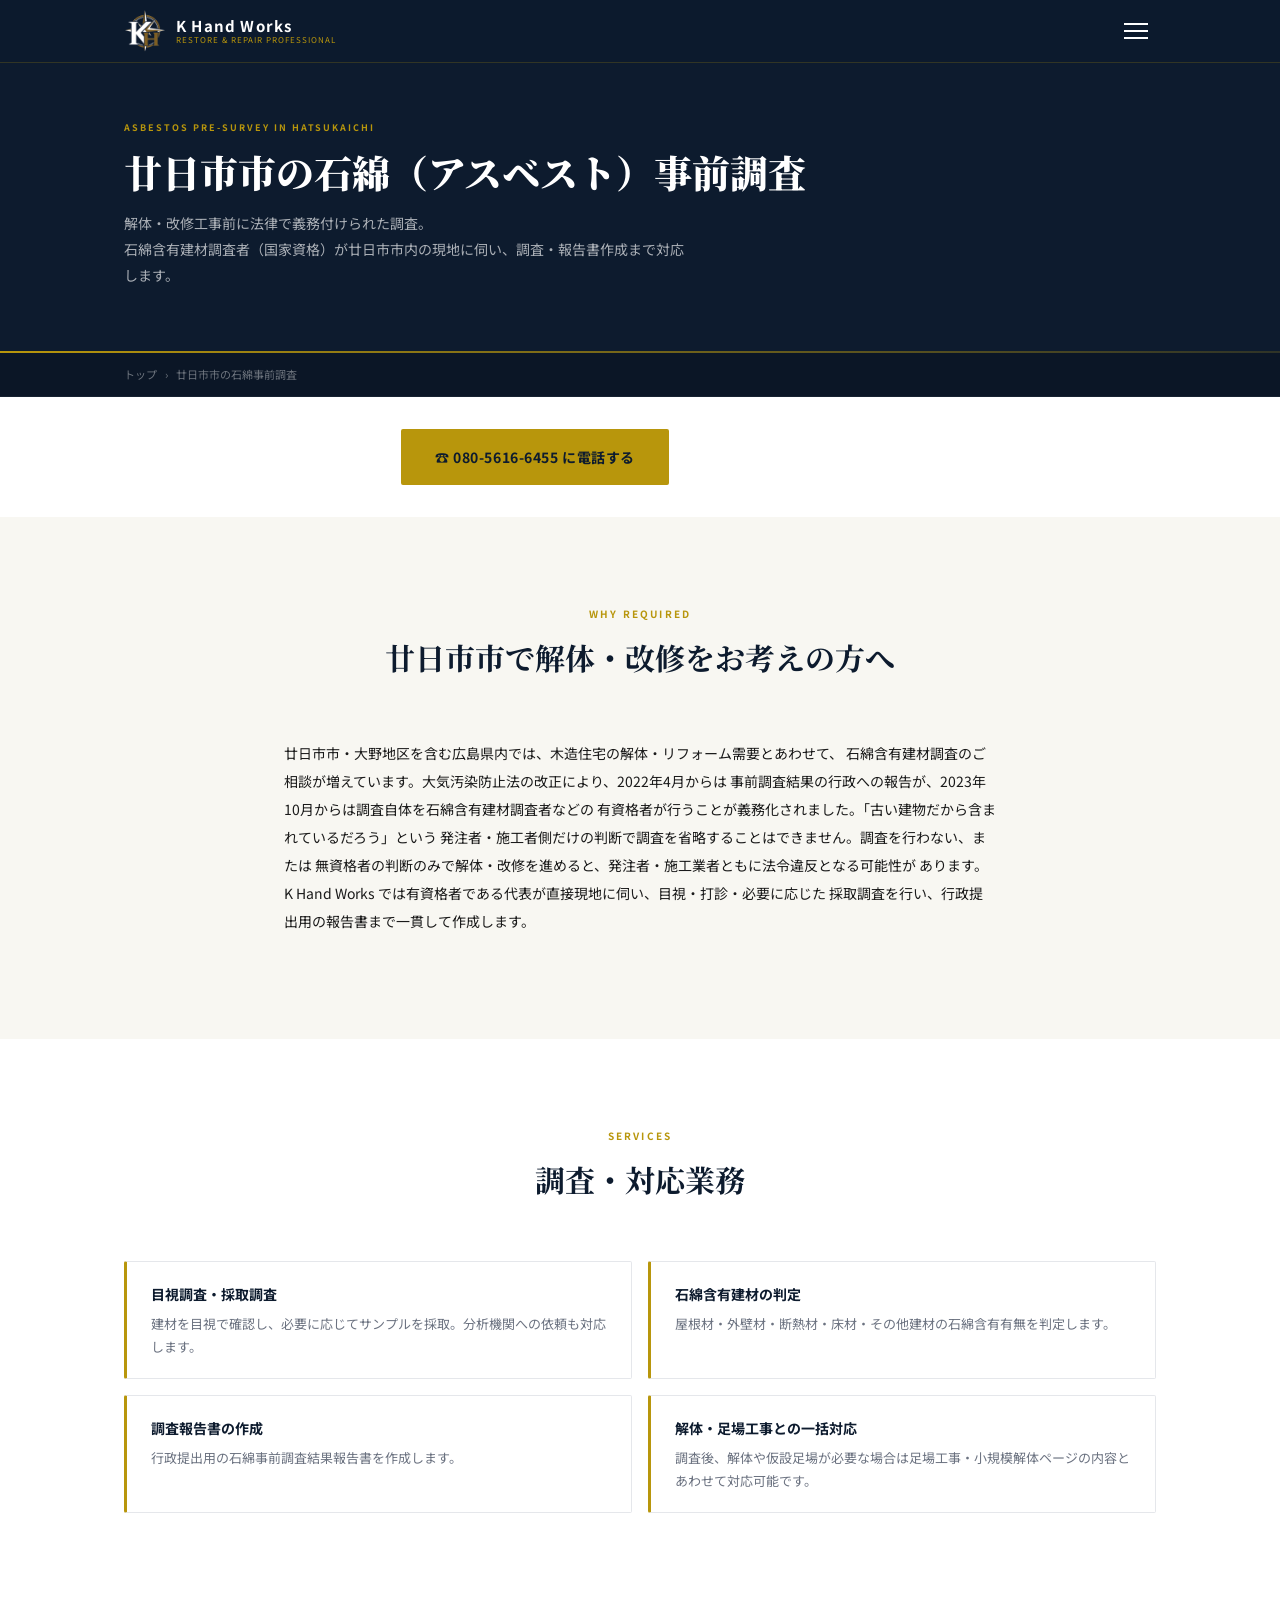
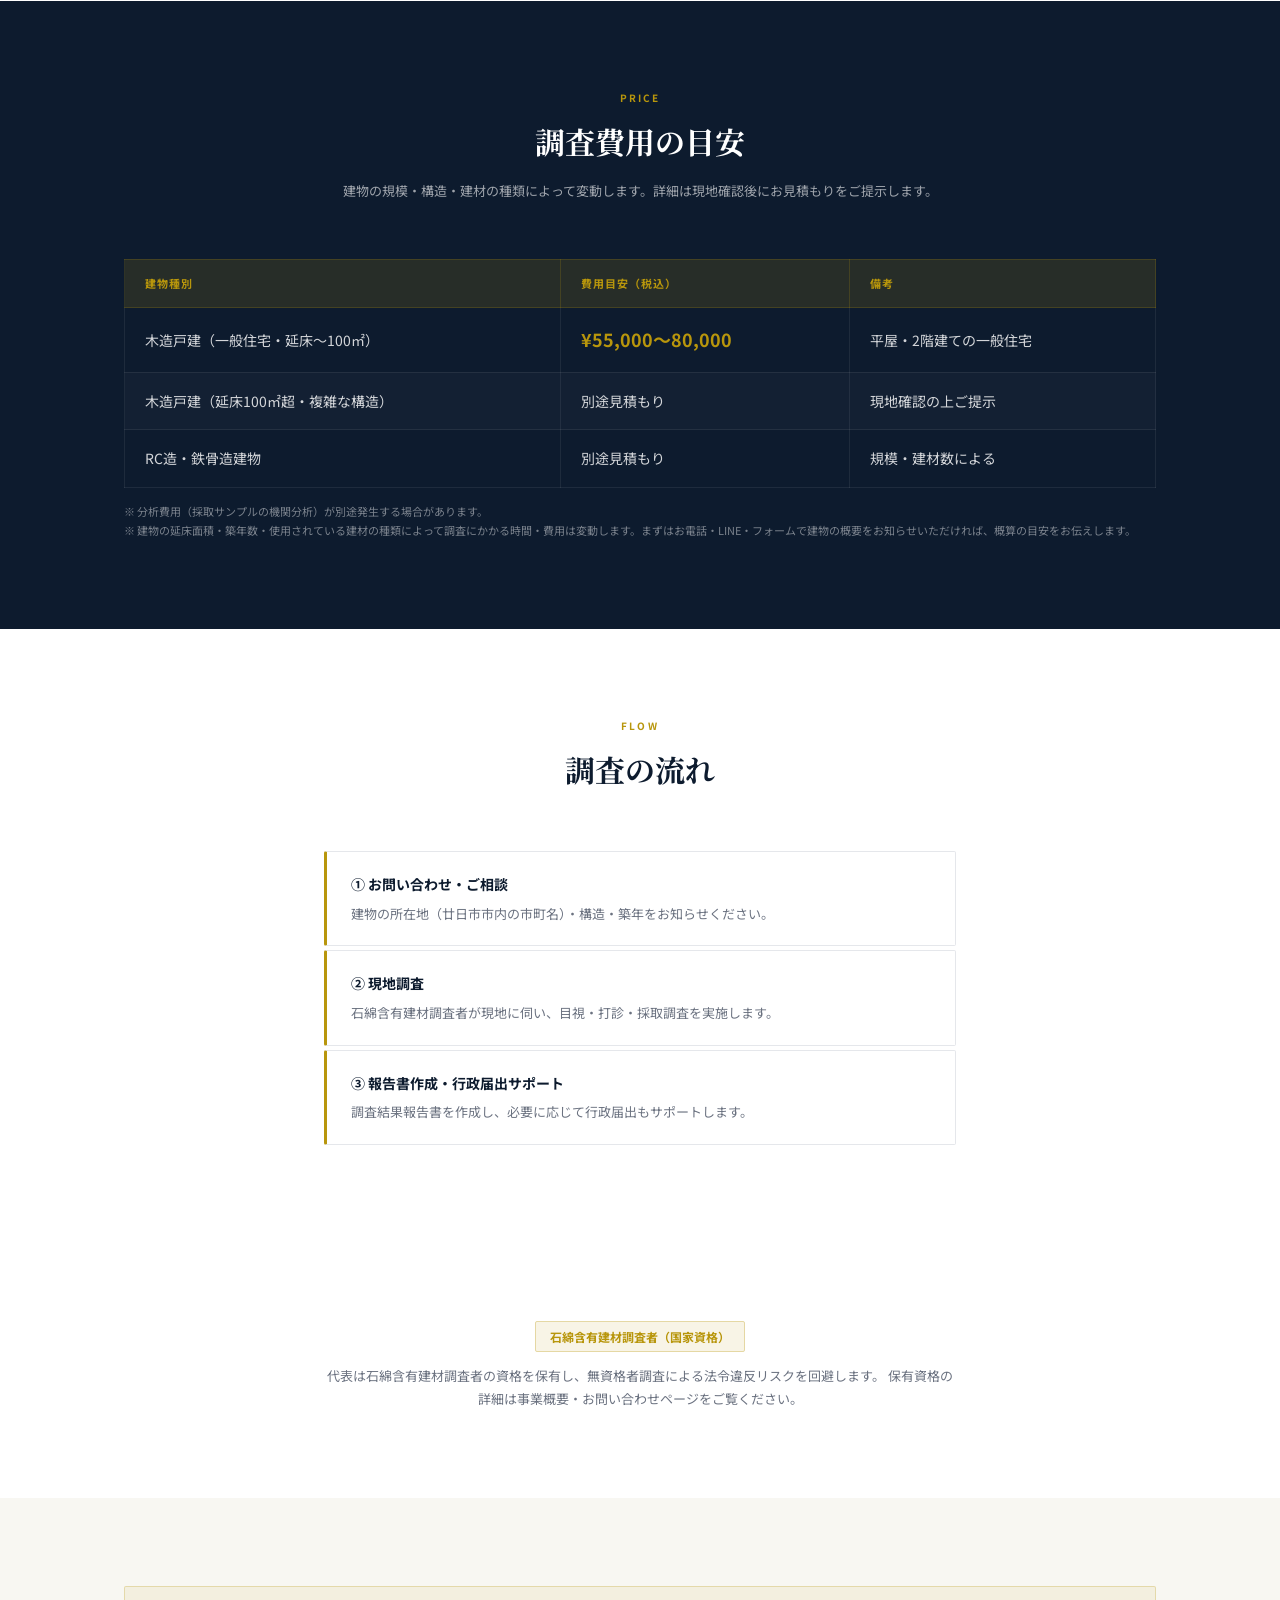
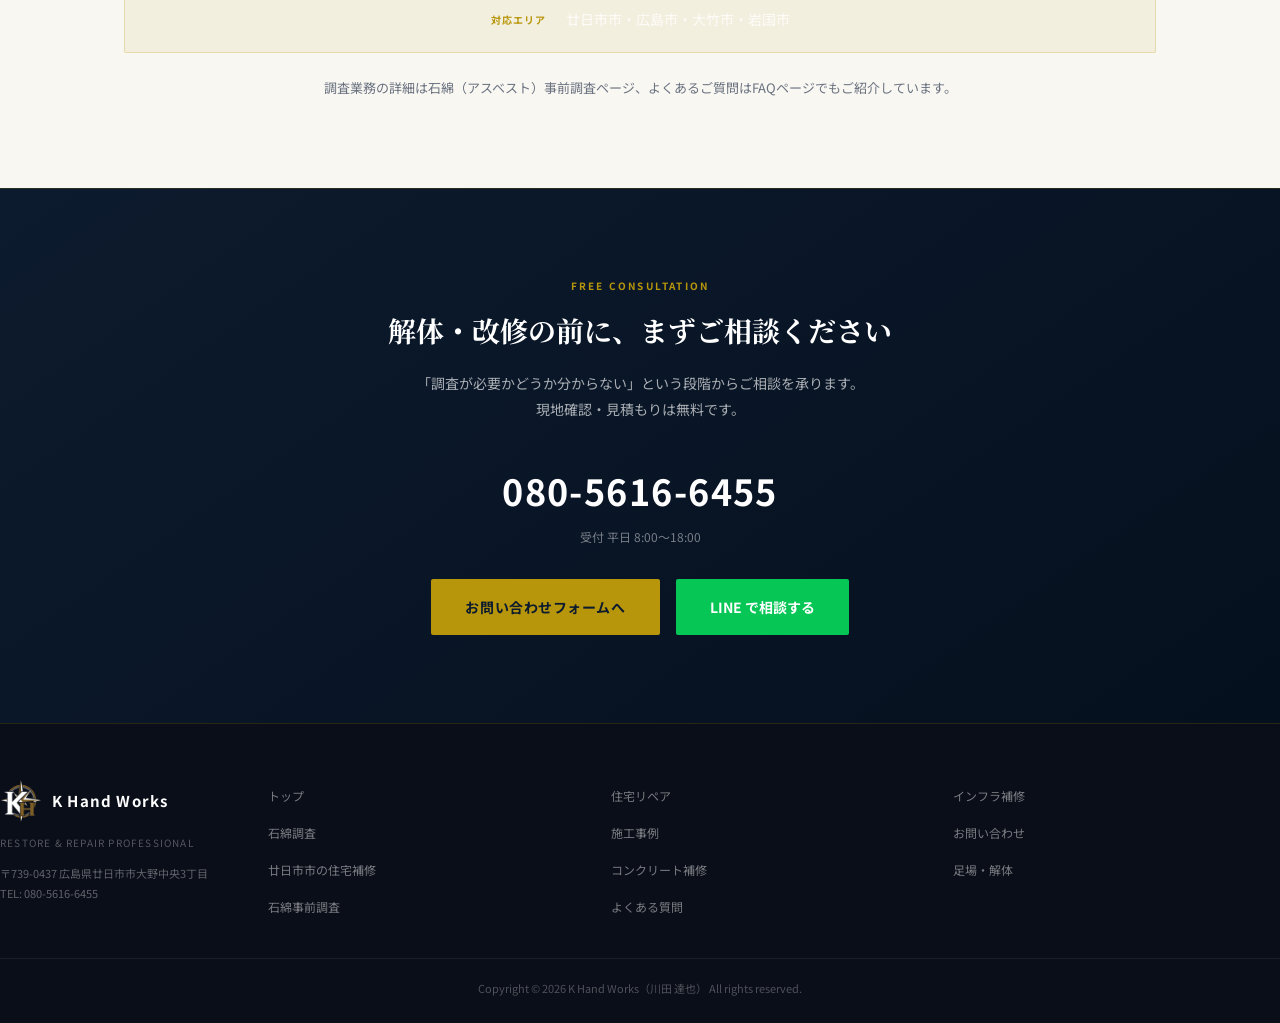
==== asbestos-chousa.html @ 46c797e7 "SEO強化：地域×工種LP4本とFAQを新設、構造化データを統一、施工実績テンプレート化 Co-Authored-By: Claude Sonnet 5 <noreply@anthropic.com>" ====
<!DOCTYPE html>
<html lang="ja">
<head>
  <meta charset="UTF-8">
  <meta name="viewport" content="width=device-width, initial-scale=1.0">
  <title>廿日市市の石綿事前調査｜K Hand Works</title>
  <meta name="description" content="廿日市市・広島県内の解体・改修前の石綿事前調査。石綿含有建材調査者（国家資格）が現地調査・報告書作成まで対応。木造戸建¥55,000〜。相談・見積り無料、080-5616-6455まで。">
  <link rel="preconnect" href="https://fonts.googleapis.com">
  <link rel="preconnect" href="https://fonts.gstatic.com" crossorigin>
  <link href="https://fonts.googleapis.com/css2?family=Noto+Sans+JP:wght@400;500;700;900&family=Noto+Serif+JP:wght@700;900&display=swap" rel="stylesheet">
  <link rel="stylesheet" href="css/style.css?v=2">
  <link rel="icon" href="images/favicon.ico" sizes="any">
  <link rel="apple-touch-icon" href="images/apple-touch-icon.png">
  <link rel="canonical" href="https://k-handworks.com/asbestos-chousa.html">
  <meta property="og:type" content="website">
  <meta property="og:site_name" content="K Hand Works">
  <meta property="og:title" content="廿日市市の石綿事前調査｜K Hand Works">
  <meta property="og:description" content="廿日市市・広島県内の解体・改修前の石綿事前調査。石綿含有建材調査者（国家資格）が現地調査・報告書作成まで対応。木造戸建¥55,000〜。相談・見積り無料、080-5616-6455まで。">
  <meta property="og:url" content="https://k-handworks.com/asbestos-chousa.html">
  <meta property="og:image" content="https://k-handworks.com/images/og-image.png">
  <meta name="twitter:card" content="summary_large_image">
  <script type="application/ld+json">
  {
    "@context": "https://schema.org",
    "@type": "HomeAndConstructionBusiness",
    "name": "K Hand Works",
    "image": "https://k-handworks.com/images/og-image.png",
    "telephone": "080-5616-6455",
    "email": "k.handworks.info@gmail.com",
    "address": {
      "@type": "PostalAddress",
      "streetAddress": "大野中央3丁目",
      "addressLocality": "廿日市市",
      "addressRegion": "広島県",
      "postalCode": "739-0437",
      "addressCountry": "JP"
    },
    "areaServed": ["廿日市市", "広島市", "大竹市", "岩国市"],
    "url": "https://k-handworks.com/",
    "priceRange": "¥¥",
    "openingHours": "Mo-Fr 08:00-18:00"
  }
  </script>
  <!-- Google tag (gtag.js) -->
  <script async src="https://www.googletagmanager.com/gtag/js?id=G-B7Q6BFXT55"></script>
  <script>
    window.dataLayer = window.dataLayer || [];
    function gtag(){dataLayer.push(arguments);}
    gtag('js', new Date());
    gtag('config', 'G-B7Q6BFXT55');
  </script>
</head>
<body>

  <header id="header">
    <div class="header-inner">
      <a href="index.html" class="header-logo">
        <div class="logo-mark"><img src="images/logo-mark-header.png" alt="K Hand Works" loading="lazy"></div>
        <div class="logo-text">
          <span class="logo-name">K Hand Works</span>
          <span class="logo-sub">Restore &amp; Repair Professional</span>
        </div>
      </a>
      <button class="hamburger" aria-label="メニューを開く"><span></span><span></span><span></span></button>
    </div>
  </header>
  <div class="overlay"></div>
  <nav class="nav-drawer">
    <ul>
      <li><a href="index.html">トップ</a></li>
      <li><a href="service-repair.html">住宅リペア</a></li>
      <li><a href="service-infra.html">コンクリート・インフラ補修</a></li>
      <li><a href="service-asbestos.html">石綿（アスベスト）調査</a></li>
      <li><a href="works.html">施工事例</a></li>
      <li><a href="contact.html">事業概要・お問い合わせ</a></li>
    </ul>
    <div class="drawer-contact">
      <a href="tel:080-5616-6455" class="drawer-tel">080-5616-6455</a>
      <span class="drawer-mail">k.handworks.info@gmail.com</span>
    </div>
  </nav>

  <!-- PAGE HERO -->
  <section class="page-hero">
    <div class="inner page-hero-inner">
      <span class="en-label">Asbestos Pre-Survey in Hatsukaichi</span>
      <h1>廿日市市の石綿（アスベスト）事前調査</h1>
      <p class="page-desc">
        解体・改修工事前に法律で義務付けられた調査。<br>
        石綿含有建材調査者（国家資格）が廿日市市内の現地に伺い、調査・報告書作成まで対応します。
      </p>
    </div>
  </section>
  <div class="breadcrumb">
    <div class="inner"><a href="index.html">トップ</a><span>›</span>廿日市市の石綿事前調査</div>
  </div>

  <!-- ファーストビュー導線 -->
  <section class="section" style="padding:32px 0;">
    <div class="inner" style="display:flex;gap:16px;flex-wrap:wrap;align-items:center;justify-content:center;">
      <a href="tel:080-5616-6455" class="btn-primary">☎ 080-5616-6455 に電話する</a>
      <a href="contact.html" class="btn-outline">無料見積フォームへ</a>
    </div>
  </section>

  <!-- なぜ必要か -->
  <section class="section bg-light">
    <div class="inner" style="max-width:760px;">
      <div class="section-heading">
        <span class="en">Why Required</span>
        <h2>廿日市市で解体・改修をお考えの方へ</h2>
      </div>
      <p style="font-size:14px;line-height:2;color:var(--text);margin-bottom:16px;">
        廿日市市・大野地区を含む広島県内では、木造住宅の解体・リフォーム需要とあわせて、
        石綿含有建材調査のご相談が増えています。大気汚染防止法の改正により、2022年4月からは
        事前調査結果の行政への報告が、2023年10月からは調査自体を石綿含有建材調査者などの
        有資格者が行うことが義務化されました。「古い建物だから含まれているだろう」という
        発注者・施工者側だけの判断で調査を省略することはできません。調査を行わない、または
        無資格者の判断のみで解体・改修を進めると、発注者・施工業者ともに法令違反となる可能性が
        あります。K Hand Works では有資格者である代表が直接現地に伺い、目視・打診・必要に応じた
        採取調査を行い、行政提出用の報告書まで一貫して作成します。
      </p>
    </div>
  </section>

  <!-- 対応業務 -->
  <section class="section">
    <div class="inner">
      <div class="section-heading">
        <span class="en">Services</span>
        <h2>調査・対応業務</h2>
      </div>
      <div class="service-menu">
        <div class="service-item">
          <h3>目視調査・採取調査</h3>
          <p>建材を目視で確認し、必要に応じてサンプルを採取。分析機関への依頼も対応します。</p>
        </div>
        <div class="service-item">
          <h3>石綿含有建材の判定</h3>
          <p>屋根材・外壁材・断熱材・床材・その他建材の石綿含有有無を判定します。</p>
        </div>
        <div class="service-item">
          <h3>調査報告書の作成</h3>
          <p>行政提出用の石綿事前調査結果報告書を作成します。</p>
        </div>
        <div class="service-item">
          <h3>解体・足場工事との一括対応</h3>
          <p>調査後、解体や仮設足場が必要な場合は<a href="ashiba-kaitai.html">足場工事・小規模解体ページ</a>の内容とあわせて対応可能です。</p>
        </div>
      </div>
    </div>
  </section>

  <!-- 料金 -->
  <section class="price-section">
    <div class="inner">
      <div class="section-heading light">
        <span class="en">Price</span>
        <h2>調査費用の目安</h2>
        <p class="desc">建物の規模・構造・建材の種類によって変動します。詳細は現地確認後にお見積もりをご提示します。</p>
      </div>
      <div class="price-wrap">
        <table class="price-table">
          <thead>
            <tr>
              <th>建物種別</th>
              <th>費用目安（税込）</th>
              <th>備考</th>
            </tr>
          </thead>
          <tbody>
            <tr>
              <td>木造戸建（一般住宅・延床〜100㎡）</td>
              <td><span class="price-num">¥55,000〜80,000</span></td>
              <td>平屋・2階建ての一般住宅</td>
            </tr>
            <tr>
              <td>木造戸建（延床100㎡超・複雑な構造）</td>
              <td>別途見積もり</td>
              <td>現地確認の上ご提示</td>
            </tr>
            <tr>
              <td>RC造・鉄骨造建物</td>
              <td>別途見積もり</td>
              <td>規模・建材数による</td>
            </tr>
          </tbody>
        </table>
      </div>
      <p class="price-note">
        ※ 分析費用（採取サンプルの機関分析）が別途発生する場合があります。<br>
        ※ 建物の延床面積・築年数・使用されている建材の種類によって調査にかかる時間・費用は変動します。まずはお電話・LINE・フォームで建物の概要をお知らせいただければ、概算の目安をお伝えします。
      </p>
    </div>
  </section>

  <!-- 調査の流れ -->
  <section class="section">
    <div class="inner" style="max-width:680px;">
      <div class="section-heading">
        <span class="en">Flow</span>
        <h2>調査の流れ</h2>
      </div>
      <div style="display:flex;flex-direction:column;gap:0;">
        <div class="service-item" style="border-left-color:var(--gold);margin-bottom:4px;">
          <h3>① お問い合わせ・ご相談</h3>
          <p>建物の所在地（廿日市市内の市町名）・構造・築年をお知らせください。</p>
        </div>
        <div class="service-item" style="border-left-color:var(--gold);margin-bottom:4px;">
          <h3>② 現地調査</h3>
          <p>石綿含有建材調査者が現地に伺い、目視・打診・採取調査を実施します。</p>
        </div>
        <div class="service-item" style="border-left-color:var(--gold);">
          <h3>③ 報告書作成・行政届出サポート</h3>
          <p>調査結果報告書を作成し、必要に応じて行政届出もサポートします。</p>
        </div>
      </div>
    </div>
  </section>

  <!-- 資格 -->
  <section class="section">
    <div class="inner" style="max-width:680px;text-align:center;">
      <span class="cert-badge" style="font-size:12px;padding:6px 14px;">石綿含有建材調査者（国家資格）</span>
      <p style="font-size:13px;color:var(--gray);margin-top:16px;">
        代表は石綿含有建材調査者の資格を保有し、無資格者調査による法令違反リスクを回避します。
        保有資格の詳細は<a href="contact.html">事業概要・お問い合わせページ</a>をご覧ください。
      </p>
    </div>
  </section>

  <!-- 対応エリア -->
  <section class="section bg-light">
    <div class="inner" style="text-align:center;">
      <div class="area-strip" style="justify-content:center;">
        <span class="area-label">対応エリア</span>
        <span class="area-text">廿日市市・広島市・大竹市・岩国市</span>
      </div>
      <p style="font-size:13px;color:var(--gray);margin-top:24px;">
        調査業務の詳細は<a href="service-asbestos.html">石綿（アスベスト）事前調査ページ</a>、よくあるご質問は<a href="faq.html">FAQページ</a>でもご紹介しています。
      </p>
    </div>
  </section>

  <!-- CTA -->
  <section class="section-cta">
    <div class="inner">
      <p class="cta-sub">Free Consultation</p>
      <h2>解体・改修の前に、まずご相談ください</h2>
      <p class="cta-text">
        「調査が必要かどうか分からない」という段階からご相談を承ります。<br>
        現地確認・見積もりは無料です。
      </p>
      <a href="tel:080-5616-6455" class="cta-tel">080-5616-6455</a>
      <div class="cta-hours">受付 平日 8:00〜18:00</div>
      <div class="cta-btns">
        <a href="contact.html" class="btn-primary">お問い合わせフォームへ</a>
        <a href="https://line.me/R/ti/p/@508xtqzg" class="btn-line" target="_blank" rel="noopener">LINE で相談する</a>
      </div>
    </div>
  </section>

  <footer>
    <div class="footer-inner">
      <div class="footer-top">
        <div class="footer-brand">
          <div class="footer-logo-mark">
            <div class="logo-mark"><img src="images/logo-mark-header.png" alt="K Hand Works" loading="lazy"></div>
            <span class="logo-name">K Hand Works</span>
          </div>
          <div class="footer-tagline">Restore &amp; Repair Professional</div>
          <div style="margin-top:12px;font-size:11px;color:rgba(255,255,255,0.35);line-height:1.8;">〒739-0437 広島県廿日市市大野中央3丁目<br>TEL: 080-5616-6455</div>
        </div>
        <nav class="footer-nav-grid">
          <a href="index.html">トップ</a>
          <a href="service-repair.html">住宅リペア</a>
          <a href="service-infra.html">インフラ補修</a>
          <a href="service-asbestos.html">石綿調査</a>
          <a href="works.html">施工事例</a>
          <a href="contact.html">お問い合わせ</a>
          <a href="juutaku-hoshu.html">廿日市市の住宅補修</a>
          <a href="concrete-hoshu.html">コンクリート補修</a>
          <a href="ashiba-kaitai.html">足場・解体</a>
          <a href="asbestos-chousa.html">石綿事前調査</a>
          <a href="faq.html">よくある質問</a>
        </nav>
      </div>
      <div class="footer-copy">Copyright &copy; 2026 K Hand Works（川田 達也） All rights reserved.</div>
    </div>
  </footer>
  <a href="#" class="back-to-top"><span class="arrow">↑</span><span>TOP</span></a>
  <div class="mobile-sticky-bar">
    <a href="tel:080-5616-6455" class="msb-btn msb-tel">☎ 電話</a>
    <a href="https://line.me/R/ti/p/@508xtqzg" class="msb-btn msb-line" target="_blank" rel="noopener">LINE</a>
  </div>
  <script src="js/main.js"></script>
</body>
</html>
---- css/style.css ----
/* =============================================
   K Hand Works - style.css
   Black × Gold Professional Design
   ============================================= */

:root {
  --gold:       #b8960c;
  --gold-light: #d4aa20;
  --gold-bg:    rgba(184,150,12,0.1);
  --navy:       #0d1b2e;
  --navy-mid:   #1a2744;
  --black:      #111111;
  --text:       #1a1a1a;
  --gray:       #6b7280;
  --gray-light: #9ca3af;
  --border:     #e5e7eb;
  --bg-light:   #f8f7f2;
  --white:      #ffffff;
}

*, *::before, *::after { box-sizing: border-box; margin: 0; padding: 0; }
html { scroll-behavior: smooth; }
body {
  font-family: 'Noto Sans JP', sans-serif;
  color: var(--text);
  background: var(--white);
  line-height: 1.75;
}
img { max-width: 100%; height: auto; display: block; }
a { color: inherit; text-decoration: none; }
ul { list-style: none; }

/* ── LAYOUT ── */
.inner { max-width: 1080px; margin: 0 auto; padding: 0 24px; }

/* ── HEADER ── */
#header {
  position: fixed; top: 0; left: 0; right: 0; z-index: 100;
  background: rgba(13,27,46,0.96);
  border-bottom: 1px solid rgba(184,150,12,0.22);
  backdrop-filter: blur(8px);
  transition: background 0.3s;
}
.header-inner {
  max-width: 1080px; margin: 0 auto;
  padding: 0 24px;
  display: flex; align-items: center; justify-content: space-between;
  height: 62px;
}
.header-logo {
  display: flex; align-items: center; gap: 10px;
}
.logo-mark {
  width: 42px; height: 42px;
  display: flex; align-items: center; justify-content: center;
  flex-shrink: 0;
}
.logo-mark img { width: 100%; height: 100%; object-fit: contain; }
.logo-text { display: flex; flex-direction: column; line-height: 1.2; }
.logo-name {
  font-size: 15px; font-weight: 700; color: var(--white);
  letter-spacing: 0.08em;
}
.logo-sub {
  font-size: 8px; color: var(--gold); letter-spacing: 0.12em;
  text-transform: uppercase;
}

/* ── LOGO IMAGE ── */
.header-logo-img {
  height: 38px;
  width: auto;
  /* ダーク背景で白＋ゴールドに見せるフィルター */
  filter: brightness(0) invert(1) sepia(1) saturate(1.2) hue-rotate(355deg);
  flex-shrink: 0;
}
.footer-logo-img {
  height: 34px;
  width: auto;
  filter: brightness(0) invert(1) sepia(1) saturate(1.2) hue-rotate(355deg);
  opacity: 0.85;
}
.company-logo-img {
  max-height: 60px;
  width: auto;
}

/* ── HAMBURGER ── */
.hamburger {
  background: none; border: none; cursor: pointer;
  display: flex; flex-direction: column; gap: 5px;
  padding: 8px; z-index: 200;
}
.hamburger span {
  display: block; width: 24px; height: 2px;
  background: var(--white); transition: all 0.3s;
}
.hamburger.open span:nth-child(1) { transform: rotate(45deg) translate(5px,5px); }
.hamburger.open span:nth-child(2) { opacity: 0; }
.hamburger.open span:nth-child(3) { transform: rotate(-45deg) translate(5px,-5px); }

/* ── DRAWER ── */
.overlay {
  position: fixed; inset: 0; z-index: 150;
  background: rgba(0,0,0,0.55);
  opacity: 0; pointer-events: none; transition: opacity 0.3s;
}
.overlay.show { opacity: 1; pointer-events: all; }
.nav-drawer {
  position: fixed; top: 0; right: -300px; bottom: 0; z-index: 160;
  width: 280px; background: var(--navy);
  padding: 80px 32px 48px;
  transition: right 0.3s ease;
  overflow-y: auto;
}
.nav-drawer.open { right: 0; }
.nav-drawer ul { display: flex; flex-direction: column; gap: 2px; }
.nav-drawer ul li a {
  display: block; padding: 13px 0;
  font-size: 13px; font-weight: 500; color: rgba(255,255,255,0.8);
  border-bottom: 1px solid rgba(255,255,255,0.07);
  transition: color 0.2s, padding-left 0.2s;
}
.nav-drawer ul li a:hover { color: var(--gold); padding-left: 8px; }
.nav-drawer ul li a.active { color: var(--gold); }
.drawer-contact {
  margin-top: 32px;
  padding-top: 24px;
  border-top: 1px solid rgba(184,150,12,0.2);
  display: flex; flex-direction: column; gap: 10px;
}
.drawer-tel {
  font-size: 22px; font-weight: 700; color: var(--white);
  letter-spacing: 0.04em;
}
.drawer-mail { font-size: 12px; color: rgba(255,255,255,0.5); }

/* ── HERO (TOP) ── */
.hero {
  position: relative;
  min-height: 100vh;
  background: linear-gradient(145deg, #05101e 0%, #0d1b2e 55%, #1a1205 100%);
  display: flex; align-items: center;
  padding: 120px 0 80px;
  overflow: hidden;
}
.hero::before {
  content: '';
  position: absolute; inset: 0;
  background: radial-gradient(ellipse 60% 80% at 80% 50%, rgba(184,150,12,0.07) 0%, transparent 60%);
}
.hero::after {
  content: '';
  position: absolute; bottom: 0; left: 0; right: 0; height: 1px;
  background: linear-gradient(90deg, transparent, var(--gold), transparent);
}
.hero-inner {
  position: relative; z-index: 1;
  max-width: 1080px; margin: 0 auto; padding: 0 24px;
}
.hero-badge {
  display: inline-flex; align-items: center; gap: 8px;
  border: 1px solid rgba(184,150,12,0.45);
  border-radius: 2px;
  padding: 5px 14px;
  font-size: 10px; letter-spacing: 0.18em; text-transform: uppercase;
  color: var(--gold); font-weight: 700;
  margin-bottom: 24px;
}
.hero h1 {
  font-family: 'Noto Serif JP', serif;
  font-size: clamp(26px, 4.5vw, 50px);
  font-weight: 900; color: var(--white);
  line-height: 1.45; margin-bottom: 24px;
  max-width: 700px;
}
.hero h1 em { font-style: normal; color: var(--gold); }
.hero-sub {
  font-size: 14px; color: rgba(255,255,255,0.65);
  line-height: 1.9; margin-bottom: 20px; max-width: 520px;
}
.hero-certs {
  display: flex; flex-wrap: wrap; gap: 8px; margin-bottom: 40px;
}
.cert-tag {
  display: inline-block;
  background: rgba(255,255,255,0.06);
  border: 1px solid rgba(255,255,255,0.14);
  border-radius: 2px;
  padding: 4px 12px;
  font-size: 11px; color: rgba(255,255,255,0.65);
}
.hero-btns { display: flex; gap: 16px; flex-wrap: wrap; }

/* ── BUTTONS ── */
.btn-primary {
  display: inline-flex; align-items: center; justify-content: center; gap: 8px;
  background: var(--gold); color: var(--navy);
  font-size: 14px; font-weight: 700;
  padding: 14px 32px; border-radius: 2px;
  border: 2px solid var(--gold);
  transition: all 0.2s; letter-spacing: 0.04em;
}
.btn-primary:hover { background: var(--gold-light); border-color: var(--gold-light); transform: translateY(-2px); }
.btn-outline {
  display: inline-flex; align-items: center; justify-content: center; gap: 8px;
  background: transparent; color: var(--white);
  font-size: 14px; font-weight: 700;
  padding: 14px 32px; border-radius: 2px;
  border: 2px solid rgba(255,255,255,0.35);
  transition: all 0.2s;
}
.btn-outline:hover { border-color: var(--gold); color: var(--gold); transform: translateY(-2px); }
.btn-line {
  display: inline-flex; align-items: center; justify-content: center; gap: 8px;
  background: #06C755; color: var(--white);
  font-size: 14px; font-weight: 700;
  padding: 14px 32px; border-radius: 2px;
  border: 2px solid #06C755;
  transition: all 0.2s;
}
.btn-line:hover { background: #05a847; border-color: #05a847; transform: translateY(-2px); }

/* ── SECTION HEADING ── */
.section-heading { text-align: center; margin-bottom: 56px; }
.section-heading .en {
  display: block;
  font-size: 10px; letter-spacing: 0.22em; text-transform: uppercase;
  color: var(--gold); font-weight: 700; margin-bottom: 8px;
}
.section-heading h2 {
  font-family: 'Noto Serif JP', serif;
  font-size: clamp(20px, 3.5vw, 30px); font-weight: 700; color: var(--navy);
}
.section-heading.light h2 { color: var(--white); }
.section-heading .desc {
  font-size: 13px; color: var(--gray);
  margin-top: 12px; line-height: 1.8;
}
.section-heading.light .desc { color: rgba(255,255,255,0.6); }

/* ── HUB CARDS (TOP) ── */
.section-hub { padding: 88px 0; background: var(--bg-light); }
.hub-grid {
  display: grid; grid-template-columns: repeat(3,1fr); gap: 24px;
}
.hub-card {
  background: var(--white);
  border: 1px solid var(--border);
  border-top: 3px solid var(--gold);
  border-radius: 2px;
  padding: 36px 28px;
  display: flex; flex-direction: column;
  transition: all 0.25s;
}
.hub-card:hover { transform: translateY(-6px); box-shadow: 0 16px 40px rgba(0,0,0,0.1); }
.hub-icon { margin-bottom: 16px; }
.hub-icon svg { width: 30px; height: 30px; color: var(--gold); }
.hub-en {
  font-size: 9px; letter-spacing: 0.18em; text-transform: uppercase;
  color: var(--gold); font-weight: 700; margin-bottom: 6px;
}
.hub-card h3 {
  font-size: 17px; font-weight: 700; color: var(--navy);
  margin-bottom: 12px; line-height: 1.45;
}
.hub-card p { font-size: 13px; color: var(--gray); line-height: 1.85; flex: 1; margin-bottom: 20px; }
.hub-price {
  font-size: 12px; color: var(--gold); font-weight: 700;
  background: var(--gold-bg);
  border: 1px solid rgba(184,150,12,0.28);
  border-radius: 2px;
  padding: 6px 12px; display: inline-block; margin-bottom: 20px;
}
.hub-link {
  display: inline-flex; align-items: center; gap: 6px;
  font-size: 13px; font-weight: 700; color: var(--gold);
  transition: gap 0.2s; margin-top: auto;
}
.hub-link:hover { gap: 10px; }

/* ── TRUST SECTION ── */
.section-trust { padding: 88px 0; background: var(--navy); }
.trust-grid {
  display: grid; grid-template-columns: repeat(2,1fr); gap: 16px;
  margin-bottom: 40px;
}
.trust-item {
  background: rgba(255,255,255,0.04);
  border: 1px solid rgba(184,150,12,0.18);
  border-radius: 2px;
  padding: 20px 24px;
  display: flex; align-items: flex-start; gap: 14px;
}
.trust-icon {
  width: 36px; height: 36px;
  background: rgba(184,150,12,0.1);
  border: 1px solid rgba(184,150,12,0.35);
  border-radius: 50%;
  display: flex; align-items: center; justify-content: center;
  flex-shrink: 0;
}
.trust-icon svg { width: 18px; height: 18px; color: var(--gold); }
.trust-name { font-size: 13px; font-weight: 700; color: var(--white); margin-bottom: 2px; }
.trust-cat { font-size: 10px; color: var(--gold); letter-spacing: 0.05em; }

.area-strip {
  background: rgba(184,150,12,0.08);
  border: 1px solid rgba(184,150,12,0.25);
  border-radius: 2px;
  padding: 20px 28px;
  display: flex; align-items: center; gap: 20px; flex-wrap: wrap;
}
.area-label { font-size: 10px; color: var(--gold); font-weight: 700; letter-spacing: 0.1em; white-space: nowrap; }
.area-text { font-size: 14px; color: rgba(255,255,255,0.8); }

/* ── PAGE HERO ── */
.page-hero {
  background: var(--navy);
  padding: 120px 0 64px;
  position: relative; overflow: hidden;
}
.page-hero::after {
  content: '';
  position: absolute; bottom: 0; left: 0; right: 0; height: 2px;
  background: linear-gradient(90deg, var(--gold) 0%, rgba(184,150,12,0.2) 100%);
}
.page-hero-inner { position: relative; z-index: 1; }
.en-label {
  display: block;
  font-size: 9px; letter-spacing: 0.22em; text-transform: uppercase;
  color: var(--gold); font-weight: 700; margin-bottom: 10px;
}
.page-hero h1 {
  font-family: 'Noto Serif JP', serif;
  font-size: clamp(22px, 3.5vw, 38px); font-weight: 900;
  color: var(--white); margin-bottom: 14px; line-height: 1.35;
}
.page-desc { font-size: 14px; color: rgba(255,255,255,0.65); max-width: 560px; line-height: 1.85; }

.breadcrumb {
  background: #0b1626;
  padding: 12px 0;
  font-size: 11px; color: rgba(255,255,255,0.4);
  border-bottom: 1px solid rgba(255,255,255,0.05);
}
.breadcrumb a { color: rgba(255,255,255,0.4); }
.breadcrumb a:hover { color: var(--gold); }
.breadcrumb span { margin: 0 8px; }

/* ── SECTIONS ── */
.section { padding: 88px 0; }
.section.bg-light { background: var(--bg-light); }
.section.bg-dark { background: var(--navy); }

/* ── SERVICE MENU ── */
.service-menu {
  display: grid; grid-template-columns: repeat(2,1fr); gap: 16px;
}
.service-menu-3col { grid-template-columns: repeat(3,1fr); }
.service-item {
  background: var(--white);
  border: 1px solid var(--border);
  border-left: 3px solid var(--gold);
  border-radius: 2px;
  padding: 20px 24px;
}
.service-item h3 { font-size: 14px; font-weight: 700; color: var(--navy); margin-bottom: 6px; }
.service-item p { font-size: 13px; color: var(--gray); line-height: 1.75; }

/* ── PRICE TABLE ── */
.price-section { padding: 88px 0; background: var(--navy); }
.price-wrap { overflow-x: auto; }
.price-table {
  width: 100%; border-collapse: collapse;
  min-width: 560px;
}
.price-table th {
  background: rgba(184,150,12,0.15);
  color: var(--gold); font-size: 11px; letter-spacing: 0.1em; text-transform: uppercase;
  padding: 14px 20px; text-align: left;
  border: 1px solid rgba(184,150,12,0.2);
}
.price-table td {
  padding: 16px 20px; border: 1px solid rgba(255,255,255,0.07);
  color: rgba(255,255,255,0.82); font-size: 14px;
}
.price-table tr:nth-child(even) td { background: rgba(255,255,255,0.025); }
.price-num { font-size: 18px; font-weight: 700; color: var(--gold); }
.price-note {
  font-size: 11px; color: rgba(255,255,255,0.45);
  margin-top: 14px; line-height: 1.8;
}

/* ── DETAIL GRID ── */
.detail-grid {
  display: grid; grid-template-columns: 1fr 1fr; gap: 48px;
  align-items: center;
}
.detail-img {
  background: linear-gradient(135deg, var(--navy), #1a2744);
  border-radius: 2px; aspect-ratio: 4/3;
  display: flex; align-items: center; justify-content: center;
  overflow: hidden;
}
.detail-img img { width: 100%; height: 100%; object-fit: cover; }
.img-placeholder { font-size: 12px; color: rgba(255,255,255,0.3); text-align: center; }
.detail-text h2 {
  font-family: 'Noto Serif JP', serif;
  font-size: clamp(18px, 2.5vw, 24px); font-weight: 700; color: var(--navy);
  margin-bottom: 16px; line-height: 1.4;
}
.detail-text p { font-size: 14px; color: var(--gray); line-height: 1.9; margin-bottom: 12px; }
.detail-list { margin-top: 20px; display: flex; flex-direction: column; gap: 8px; }
.detail-list li {
  font-size: 13px; color: var(--text);
  display: flex; align-items: baseline; gap: 8px;
}
.detail-list li::before {
  content: '✓';
  color: var(--gold); font-weight: 700; flex-shrink: 0;
}

/* ── INFRA LIST ── */
.infra-grid {
  display: grid; grid-template-columns: repeat(3,1fr); gap: 20px;
}
.infra-item {
  background: rgba(255,255,255,0.04);
  border: 1px solid rgba(184,150,12,0.15);
  border-radius: 2px;
  padding: 24px 20px;
  text-align: center;
}
.infra-item .icon { margin-bottom: 12px; }
.infra-item .icon svg { width: 28px; height: 28px; color: var(--gold); }
.infra-item h3 { font-size: 13px; font-weight: 700; color: var(--white); margin-bottom: 8px; }
.infra-item p { font-size: 12px; color: rgba(255,255,255,0.55); line-height: 1.7; }

/* ── ASBESTOS RISK ── */
.risk-box {
  background: rgba(220,38,38,0.08);
  border: 1px solid rgba(220,38,38,0.25);
  border-left: 3px solid #ef4444;
  border-radius: 2px;
  padding: 24px 28px;
  margin-bottom: 32px;
}
.risk-box h3 { font-size: 15px; font-weight: 700; color: #b91c1c; margin-bottom: 8px; display: flex; align-items: center; gap: 7px; }
.risk-box h3 svg { width: 17px; height: 17px; flex-shrink: 0; }
.risk-box p { font-size: 13px; color: var(--text); line-height: 1.8; }

/* ── PROFILE ── */
.cert-group { margin-bottom: 44px; }
.cert-group-title {
  font-size: 10px; letter-spacing: 0.15em; text-transform: uppercase;
  color: var(--gold); font-weight: 700;
  border-bottom: 1px solid rgba(184,150,12,0.25);
  padding-bottom: 8px; margin-bottom: 16px;
}
.cert-row {
  display: flex; align-items: center; gap: 12px;
  padding: 11px 0; border-bottom: 1px solid var(--border);
}
.cert-icon { flex-shrink: 0; display: flex; }
.cert-icon svg { width: 16px; height: 16px; color: var(--gold); }
.cert-label { font-size: 14px; color: var(--text); flex: 1; }
.cert-badge {
  font-size: 10px; color: var(--gold); font-weight: 700;
  background: var(--gold-bg);
  border: 1px solid rgba(184,150,12,0.3);
  border-radius: 2px; padding: 2px 8px;
  white-space: nowrap;
}

/* ── WORKS ── */
.works-filter { display: flex; gap: 8px; flex-wrap: wrap; margin-bottom: 32px; }
.filter-btn {
  padding: 8px 20px;
  background: var(--white); border: 1px solid var(--border);
  border-radius: 2px; font-size: 13px; color: var(--gray);
  cursor: pointer; transition: all 0.2s;
  font-family: 'Noto Sans JP', sans-serif;
}
.filter-btn.active, .filter-btn:hover {
  background: var(--gold); border-color: var(--gold);
  color: var(--navy); font-weight: 700;
}
.works-grid {
  display: grid; grid-template-columns: repeat(3,1fr); gap: 24px;
}
.work-card {
  background: var(--white); border: 1px solid var(--border);
  border-radius: 2px; overflow: hidden; transition: all 0.2s;
}
.work-card:hover { transform: translateY(-4px); box-shadow: 0 8px 28px rgba(0,0,0,0.1); }
.work-img {
  height: 200px;
  background: linear-gradient(135deg, var(--navy), #1a2744);
  display: flex; align-items: center; justify-content: center;
  overflow: hidden;
}
.work-img img { width: 100%; height: 100%; object-fit: cover; }

/* ── BEFORE / AFTER ── */
.ba-wrap { display: flex; }
.ba-item { position: relative; flex: 1; overflow: hidden; }
.ba-item img { width: 100%; height: 100%; object-fit: cover; display: block; }
.ba-label {
  position: absolute; top: 8px; left: 8px;
  padding: 3px 10px; border-radius: 2px;
  font-size: 10px; font-weight: 700; letter-spacing: 0.05em; color: #fff;
}
.ba-before { background: rgba(100,100,100,0.85); }
.ba-after { background: rgba(217,111,26,0.9); }

.work-body { padding: 18px 20px; }
.work-tag {
  display: inline-block;
  background: var(--gold-bg); border: 1px solid rgba(184,150,12,0.28);
  border-radius: 2px; padding: 3px 10px;
  font-size: 10px; color: var(--gold); font-weight: 700; margin-bottom: 8px;
}
.work-body h3 { font-size: 14px; font-weight: 700; color: var(--navy); margin-bottom: 4px; }
.work-body p { font-size: 12px; color: var(--gray); }

/* ── CONTACT ── */
.contact-grid {
  display: grid; grid-template-columns: 1fr 1fr; gap: 56px; align-items: start;
}
.company-info dt {
  font-size: 9px; letter-spacing: 0.12em; text-transform: uppercase;
  color: var(--gold); font-weight: 700; margin-bottom: 2px; margin-top: 18px;
}
.company-info dt:first-child { margin-top: 0; }
.company-info dd { font-size: 14px; color: var(--text); }
.company-info dd a { color: var(--navy); transition: color 0.2s; }
.company-info dd a:hover { color: var(--gold); }
.contact-btns { display: flex; flex-direction: column; gap: 12px; margin-top: 24px; }

.form-group { margin-bottom: 20px; }
.form-label { display: block; font-size: 12px; font-weight: 700; color: var(--navy); margin-bottom: 6px; }
.form-label .req { color: #ef4444; margin-left: 4px; font-size: 10px; font-weight: 700; }
.form-input, .form-textarea {
  width: 100%; padding: 12px 16px;
  border: 1px solid var(--border); border-radius: 2px;
  font-size: 14px; font-family: 'Noto Sans JP', sans-serif;
  color: var(--text); transition: border-color 0.2s; background: var(--white);
}
.form-input:focus, .form-textarea:focus {
  outline: none; border-color: var(--gold);
  box-shadow: 0 0 0 3px rgba(184,150,12,0.1);
}
.form-textarea { min-height: 140px; resize: vertical; }
.form-submit {
  width: 100%; padding: 16px;
  background: var(--gold); color: var(--navy);
  font-size: 15px; font-weight: 700;
  border: none; border-radius: 2px; cursor: pointer;
  transition: all 0.2s; font-family: 'Noto Sans JP', sans-serif;
}
.form-submit:hover { background: var(--gold-light); transform: translateY(-2px); }
.form-submit:disabled { opacity: 0.6; cursor: not-allowed; transform: none; }
.form-status { margin-top: 12px; font-size: 13px; font-weight: 700; display: none; }
.form-status.show { display: block; }
.form-status.success { color: #15803d; }
.form-status.error { color: #dc2626; }

/* ── CTA SECTION ── */
.section-cta {
  padding: 88px 0;
  background: linear-gradient(145deg, var(--navy) 0%, #05101e 100%);
  text-align: center;
  border-top: 1px solid rgba(184,150,12,0.18);
}
.cta-sub { font-size: 10px; letter-spacing: 0.22em; text-transform: uppercase; color: var(--gold); font-weight: 700; margin-bottom: 12px; }
.section-cta h2 {
  font-family: 'Noto Serif JP', serif;
  font-size: clamp(20px, 3vw, 28px); color: var(--white); margin-bottom: 16px;
}
.cta-text { font-size: 14px; color: rgba(255,255,255,0.65); margin-bottom: 36px; line-height: 1.85; }
.cta-tel {
  display: inline-block;
  font-size: 36px; font-weight: 700; color: var(--white); letter-spacing: 0.04em;
}
.cta-hours { display: block; font-size: 12px; color: rgba(255,255,255,0.45); margin-top: 4px; margin-bottom: 32px; }
.cta-btns { display: flex; gap: 16px; justify-content: center; flex-wrap: wrap; }

/* ── FOOTER ── */
footer {
  background: #0a0e18;
  border-top: 1px solid rgba(184,150,12,0.18);
  padding: 56px 0 24px;
}
.footer-top {
  display: grid; grid-template-columns: 220px 1fr; gap: 48px;
  padding-bottom: 36px; border-bottom: 1px solid rgba(255,255,255,0.07);
  margin-bottom: 20px;
}
.footer-brand .footer-logo-mark {
  display: flex; align-items: center; gap: 10px; margin-bottom: 12px;
}
.footer-brand .logo-name { font-size: 15px; font-weight: 700; color: var(--white); letter-spacing: 0.08em; }
.footer-tagline { font-size: 10px; color: rgba(255,255,255,0.3); letter-spacing: 0.12em; text-transform: uppercase; }
.footer-nav-grid {
  display: grid; grid-template-columns: repeat(3,1fr); gap: 6px 16px; align-content: start;
}
.footer-nav-grid a {
  font-size: 12px; color: rgba(255,255,255,0.45); padding: 5px 0;
  transition: color 0.2s; border-bottom: none;
}
.footer-nav-grid a:hover { color: var(--gold); }
.footer-copy { font-size: 11px; color: rgba(255,255,255,0.28); text-align: center; }

/* ── BACK TO TOP ── */
.back-to-top {
  position: fixed; bottom: 24px; right: 24px; z-index: 90;
  width: 44px; height: 44px;
  background: var(--gold); border-radius: 2px;
  display: flex; flex-direction: column; align-items: center; justify-content: center;
  color: var(--navy); font-size: 10px; font-weight: 700;
  box-shadow: 0 4px 12px rgba(184,150,12,0.4);
  opacity: 0; pointer-events: none; transition: all 0.3s;
}
.back-to-top.show { opacity: 1; pointer-events: all; }
.back-to-top:hover { transform: translateY(-3px); }
.back-to-top .arrow { font-size: 14px; line-height: 1; }

/* ── RESPONSIVE ── */
@media (max-width: 768px) {
  .hub-grid,
  .trust-grid,
  .infra-grid,
  .works-grid,
  .contact-grid { grid-template-columns: 1fr; }
  .service-menu { grid-template-columns: 1fr; }
  .detail-grid { grid-template-columns: 1fr; }
  .footer-top { grid-template-columns: 1fr; gap: 24px; }
  .footer-nav-grid { grid-template-columns: repeat(2,1fr); }
  .hero { min-height: auto; padding: 100px 0 60px; }
  .hero-btns, .cta-btns { flex-direction: column; align-items: flex-start; }
  .section-cta .cta-btns { align-items: center; }
  .cta-tel { font-size: 28px; }
  .price-table th, .price-table td { padding: 12px 14px; font-size: 13px; }
}

/* ── MOBILE STICKY BAR ── */
.mobile-sticky-bar { display: none; }
@media (max-width: 768px) {
  body { padding-bottom: 58px; }
  .mobile-sticky-bar {
    display: flex; position: fixed; bottom: 0; left: 0; right: 0; z-index: 500;
    box-shadow: 0 -2px 12px rgba(0,0,0,0.18);
  }
  .msb-btn {
    flex: 1; display: flex; align-items: center; justify-content: center; gap: 6px;
    padding: 15px 0; font-weight: 700; font-size: 14px; text-decoration: none;
  }
  .msb-tel { background: var(--navy); color: #fff; }
  .msb-line { background: #06C755; color: #fff; }
}
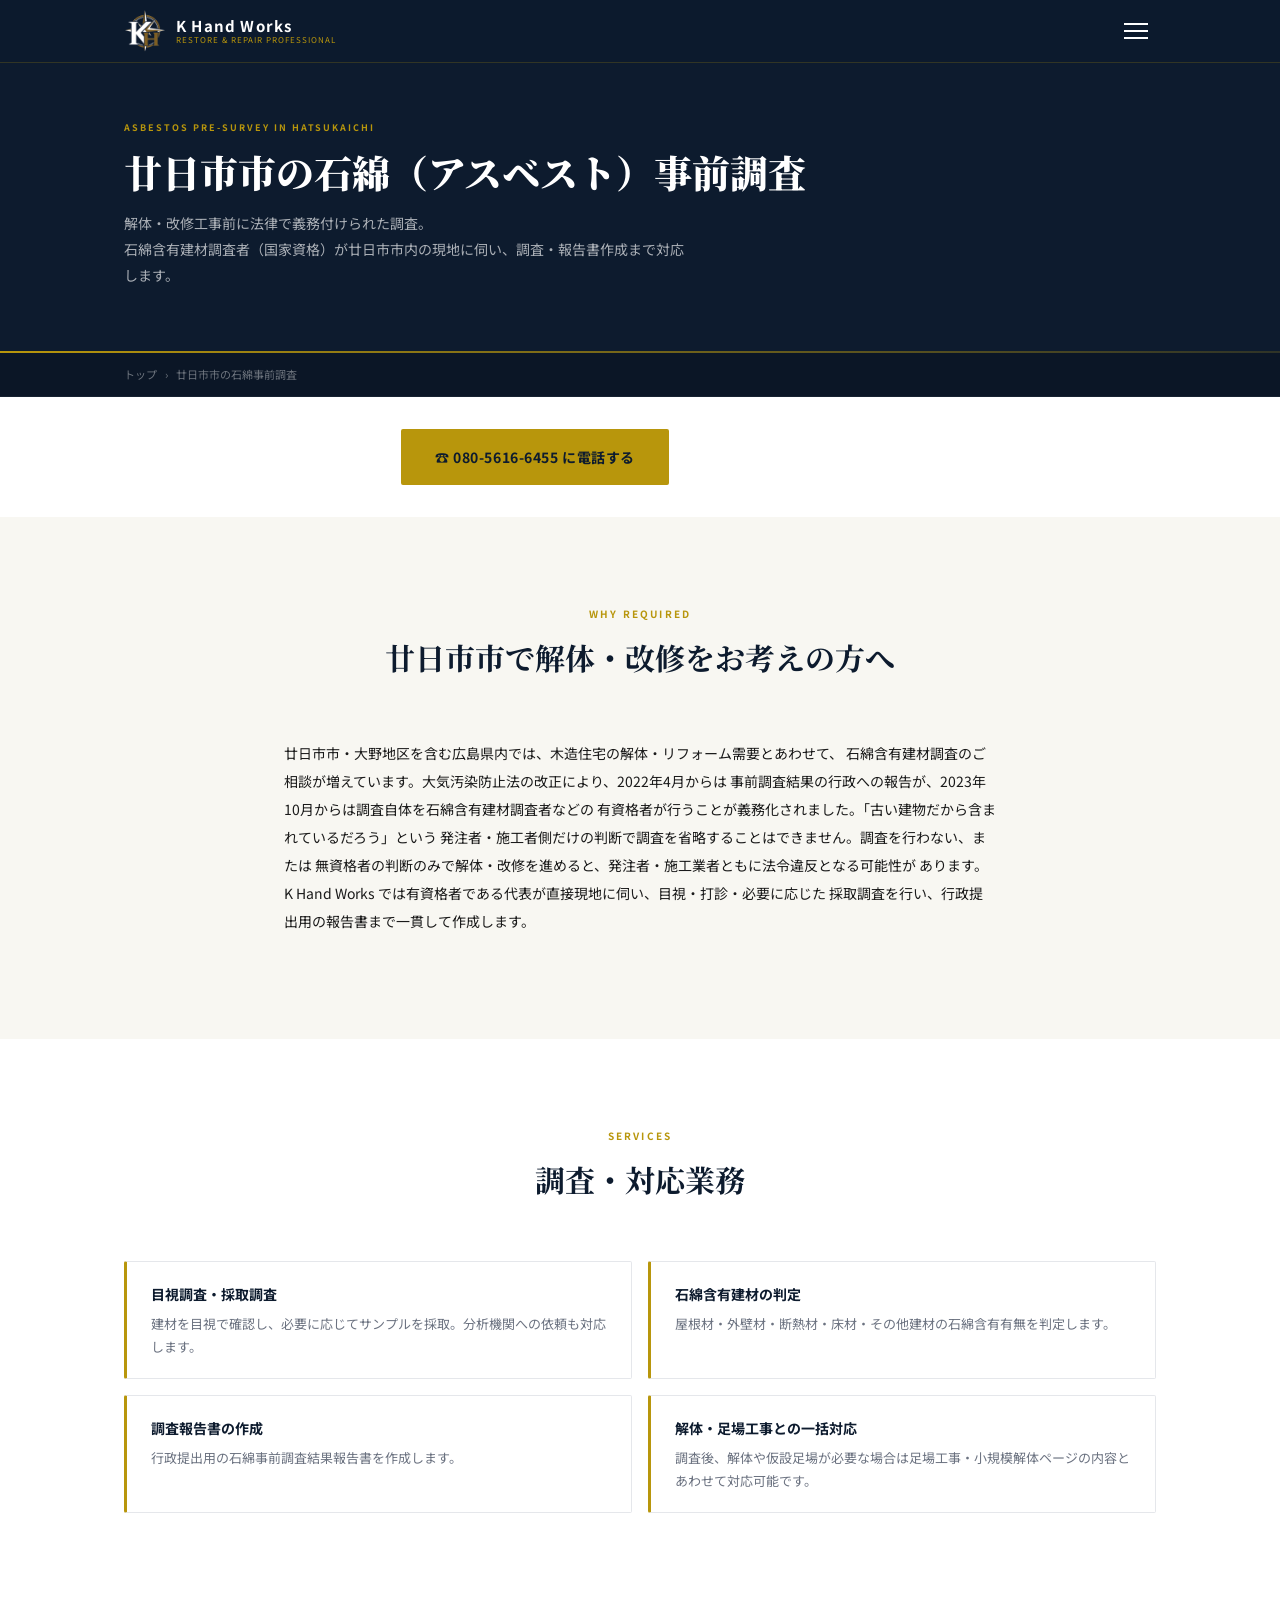
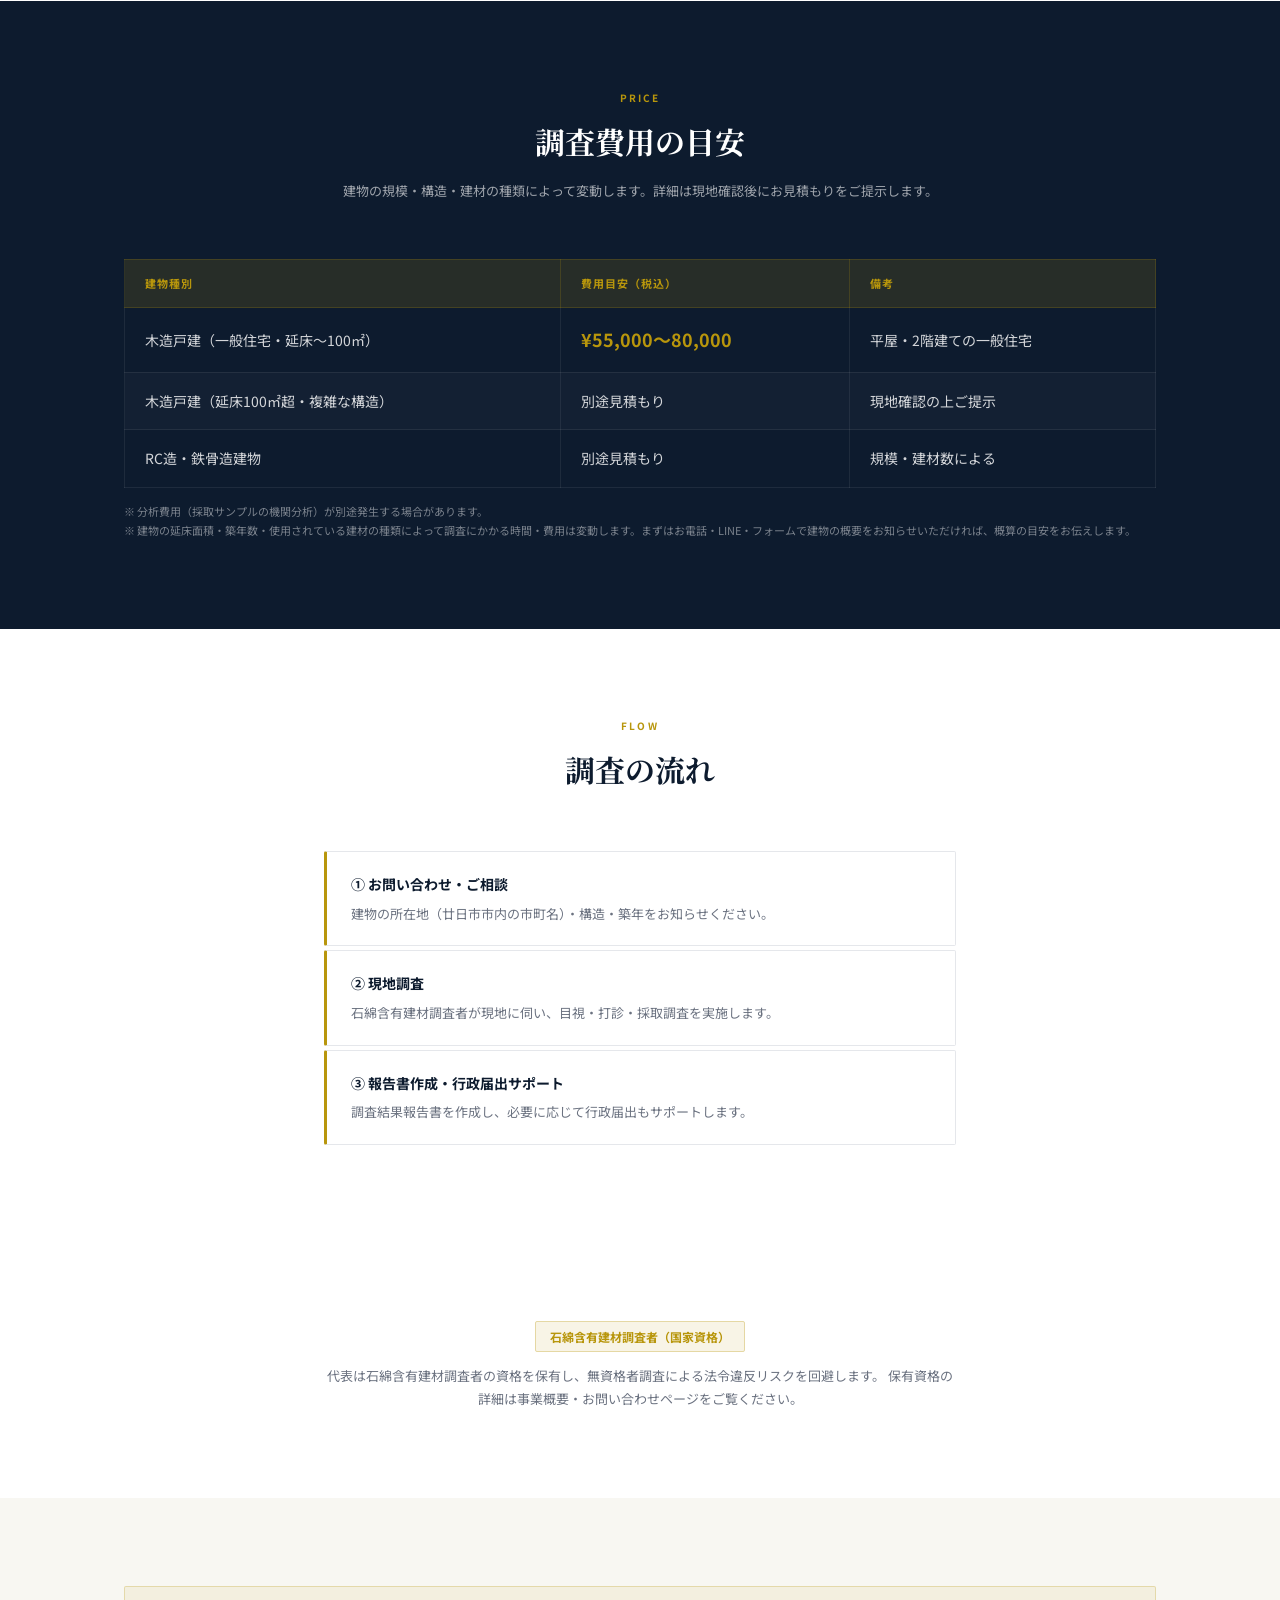
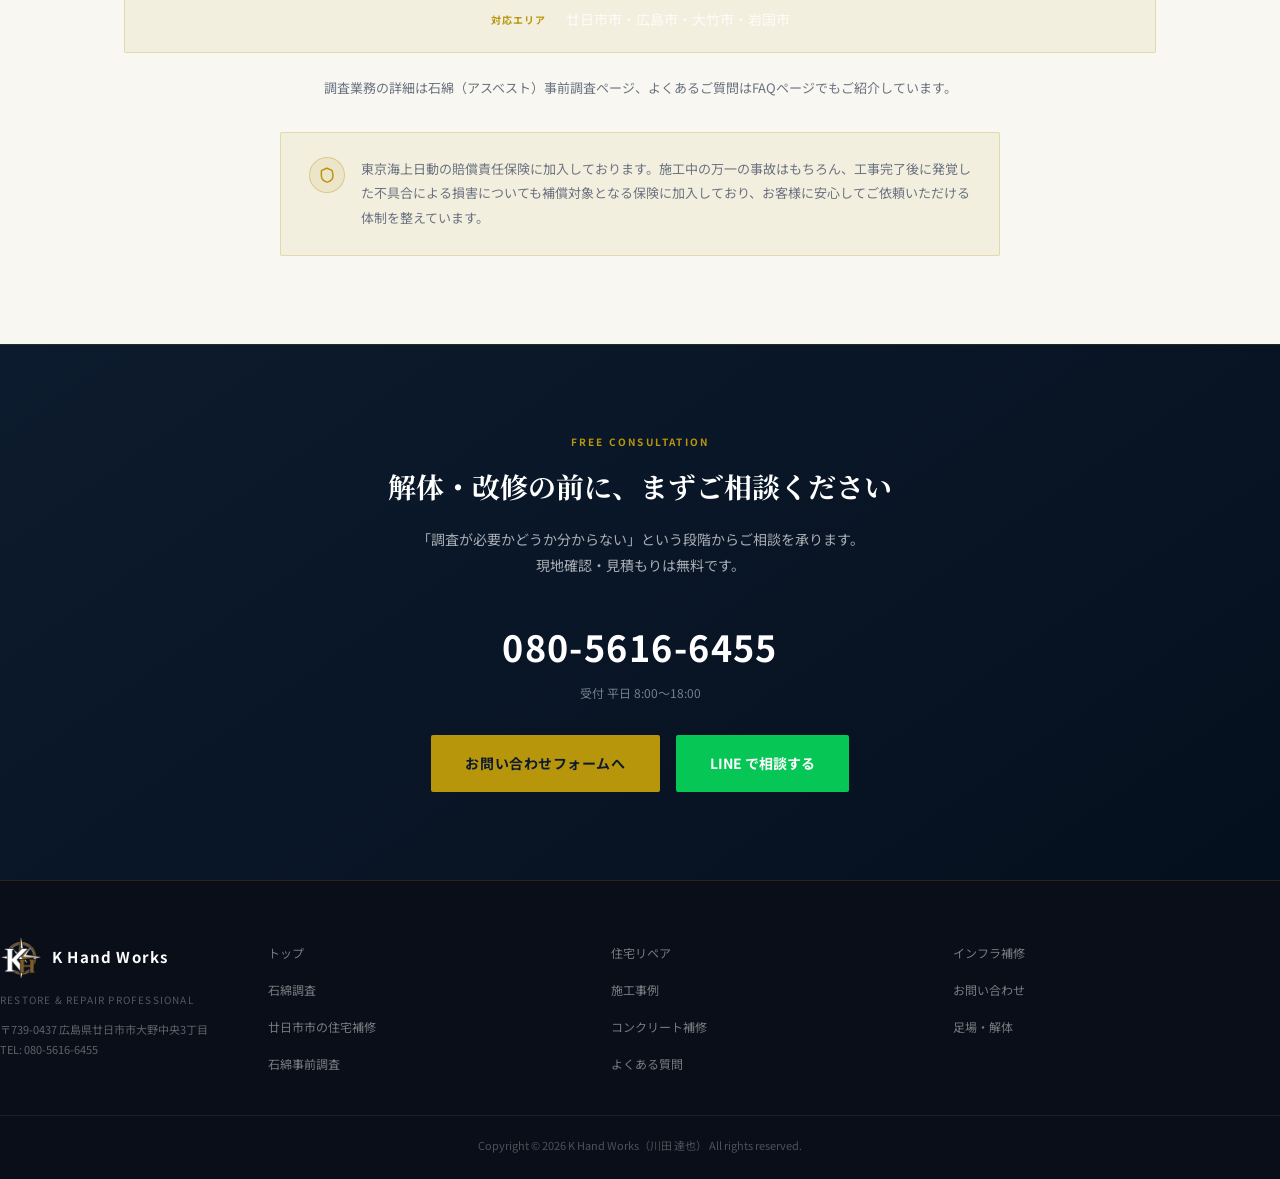
==== commit 83976bee: "賠償責任保険バッジを追加 トップの資格バッジに賠償責任保険加入済みを追加、各サービスLP・実績ページ共通フッターに保険文言を追加。今後追加される実績ページ用テンプレートにも反映済み。" ====
--- a/asbestos-chousa.html
+++ b/asbestos-chousa.html
@@ -41,6 +41,7 @@
     "openingHours": "Mo-Fr 08:00-18:00"
   }
   </script>
+  <!-- Cloudflare Web Analytics --><script type='module' src='https://static.cloudflareinsights.com/beacon.min.js' data-cf-beacon='{"token": "dab563281a8d43aa8a9fe3af16497d4e"}'></script><!-- End Cloudflare Web Analytics -->
   <!-- Google tag (gtag.js) -->
   <script async src="https://www.googletagmanager.com/gtag/js?id=G-B7Q6BFXT55"></script>
   <script>
@@ -239,6 +240,12 @@
       <p style="font-size:13px;color:var(--gray);margin-top:24px;">
         調査業務の詳細は<a href="service-asbestos.html">石綿（アスベスト）事前調査ページ</a>、よくあるご質問は<a href="faq.html">FAQページ</a>でもご紹介しています。
       </p>
+      <div class="insurance-strip" style="margin-top:32px;">
+        <div class="insurance-icon"><svg viewBox="0 0 24 24" fill="none" stroke="currentColor" stroke-width="2" stroke-linecap="round" stroke-linejoin="round"><path d="M20 13c0 5-3.5 7.5-7.5 8.5-.17.05-.33.05-.5 0C8 20.5 4.5 18 4.5 13V6.75c0-.4.24-.75.6-.9L11.4 3a1 1 0 0 1 .8 0l6.3 2.85c.36.15.6.5.6.9Z"/></svg></div>
+        <p class="insurance-text">
+          東京海上日動の賠償責任保険に加入しております。施工中の万一の事故はもちろん、工事完了後に発覚した不具合による損害についても補償対象となる保険に加入しており、お客様に安心してご依頼いただける体制を整えています。
+        </p>
+      </div>
     </div>
   </section>
 
--- a/css/style.css
+++ b/css/style.css
@@ -313,6 +313,28 @@
 }
 .area-label { font-size: 10px; color: var(--gold); font-weight: 700; letter-spacing: 0.1em; white-space: nowrap; }
 .area-text { font-size: 14px; color: rgba(255,255,255,0.8); }
+
+.trust-item-full { grid-column: 1 / -1; }
+
+/* ── INSURANCE STRIP ── */
+.insurance-strip {
+  display: flex; align-items: flex-start; gap: 16px;
+  max-width: 720px; margin: 0 auto;
+  background: rgba(184,150,12,0.08);
+  border: 1px solid rgba(184,150,12,0.25);
+  border-radius: 2px;
+  padding: 24px 28px;
+  text-align: left;
+}
+.insurance-icon {
+  width: 36px; height: 36px; flex-shrink: 0;
+  background: rgba(184,150,12,0.1);
+  border: 1px solid rgba(184,150,12,0.35);
+  border-radius: 50%;
+  display: flex; align-items: center; justify-content: center;
+}
+.insurance-icon svg { width: 18px; height: 18px; color: var(--gold); }
+.insurance-text { font-size: 13px; color: var(--gray); line-height: 1.9; }
 
 /* ── PAGE HERO ── */
 .page-hero {
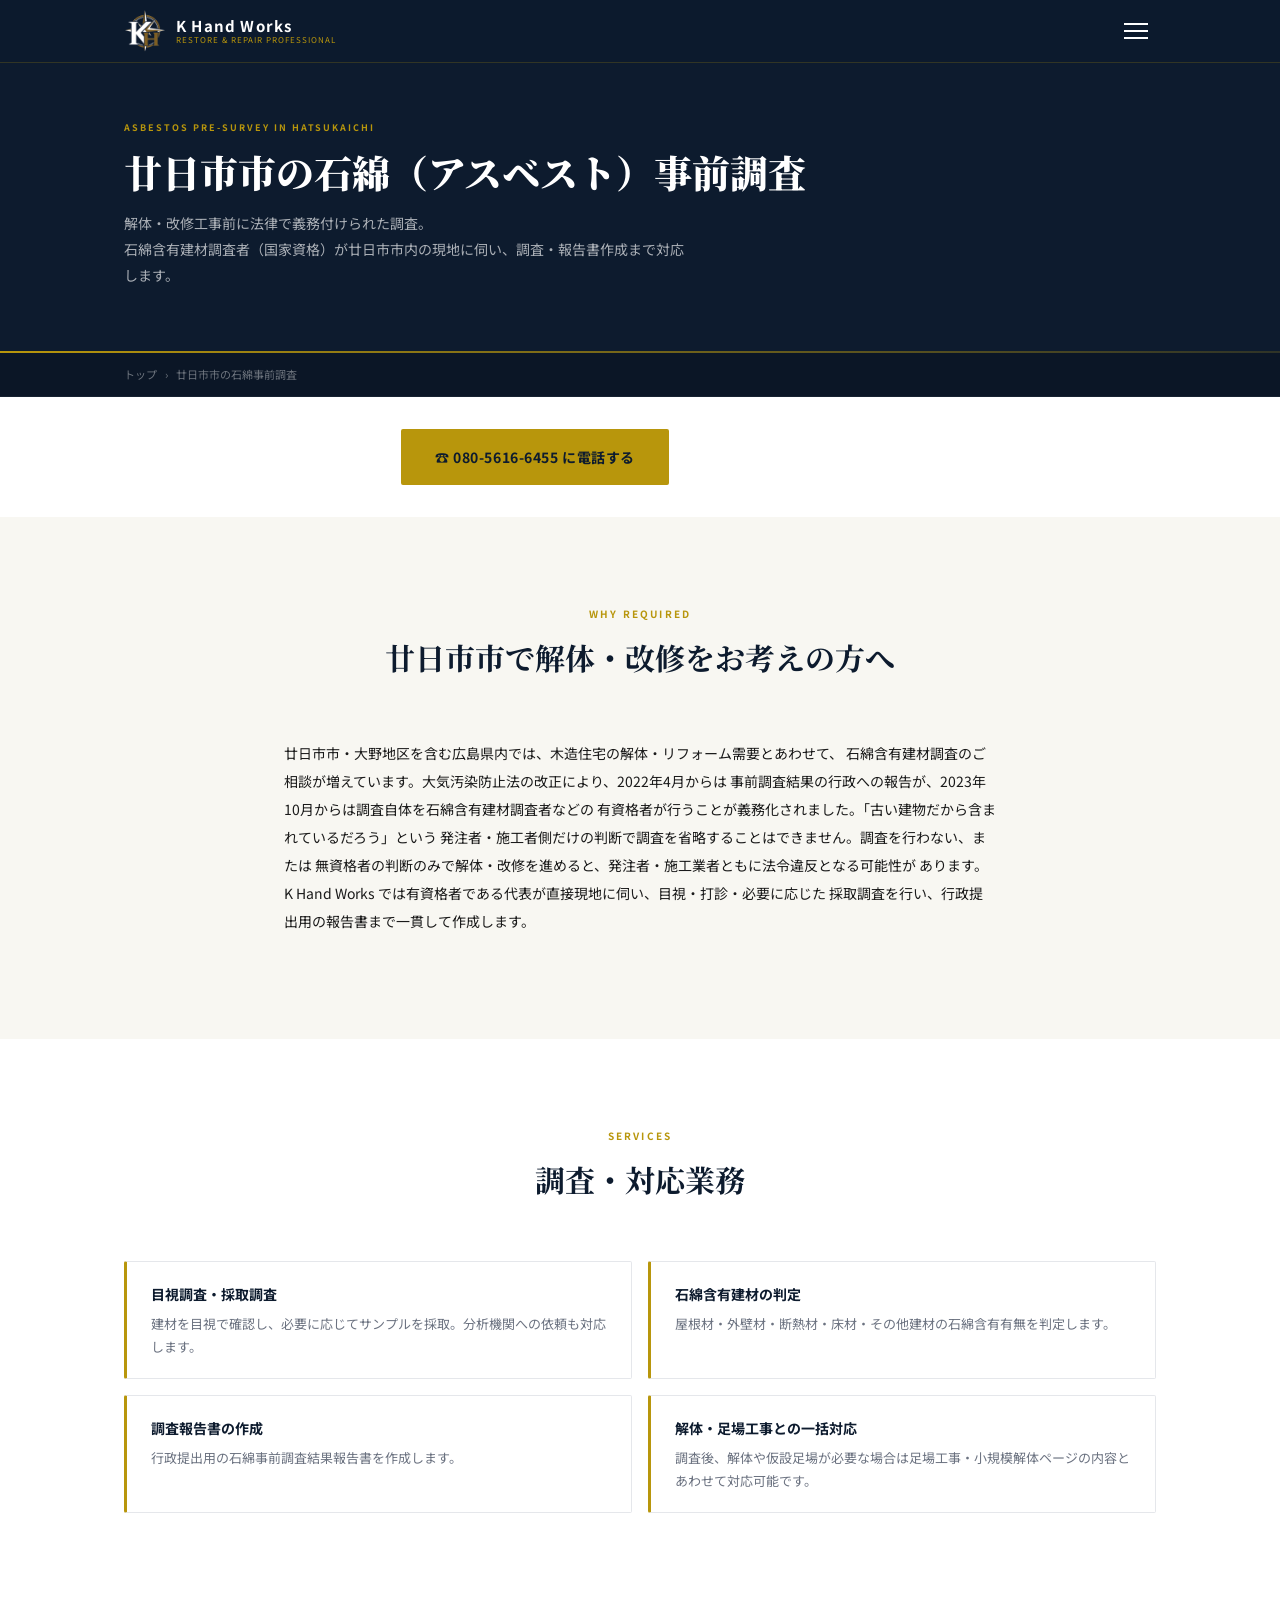
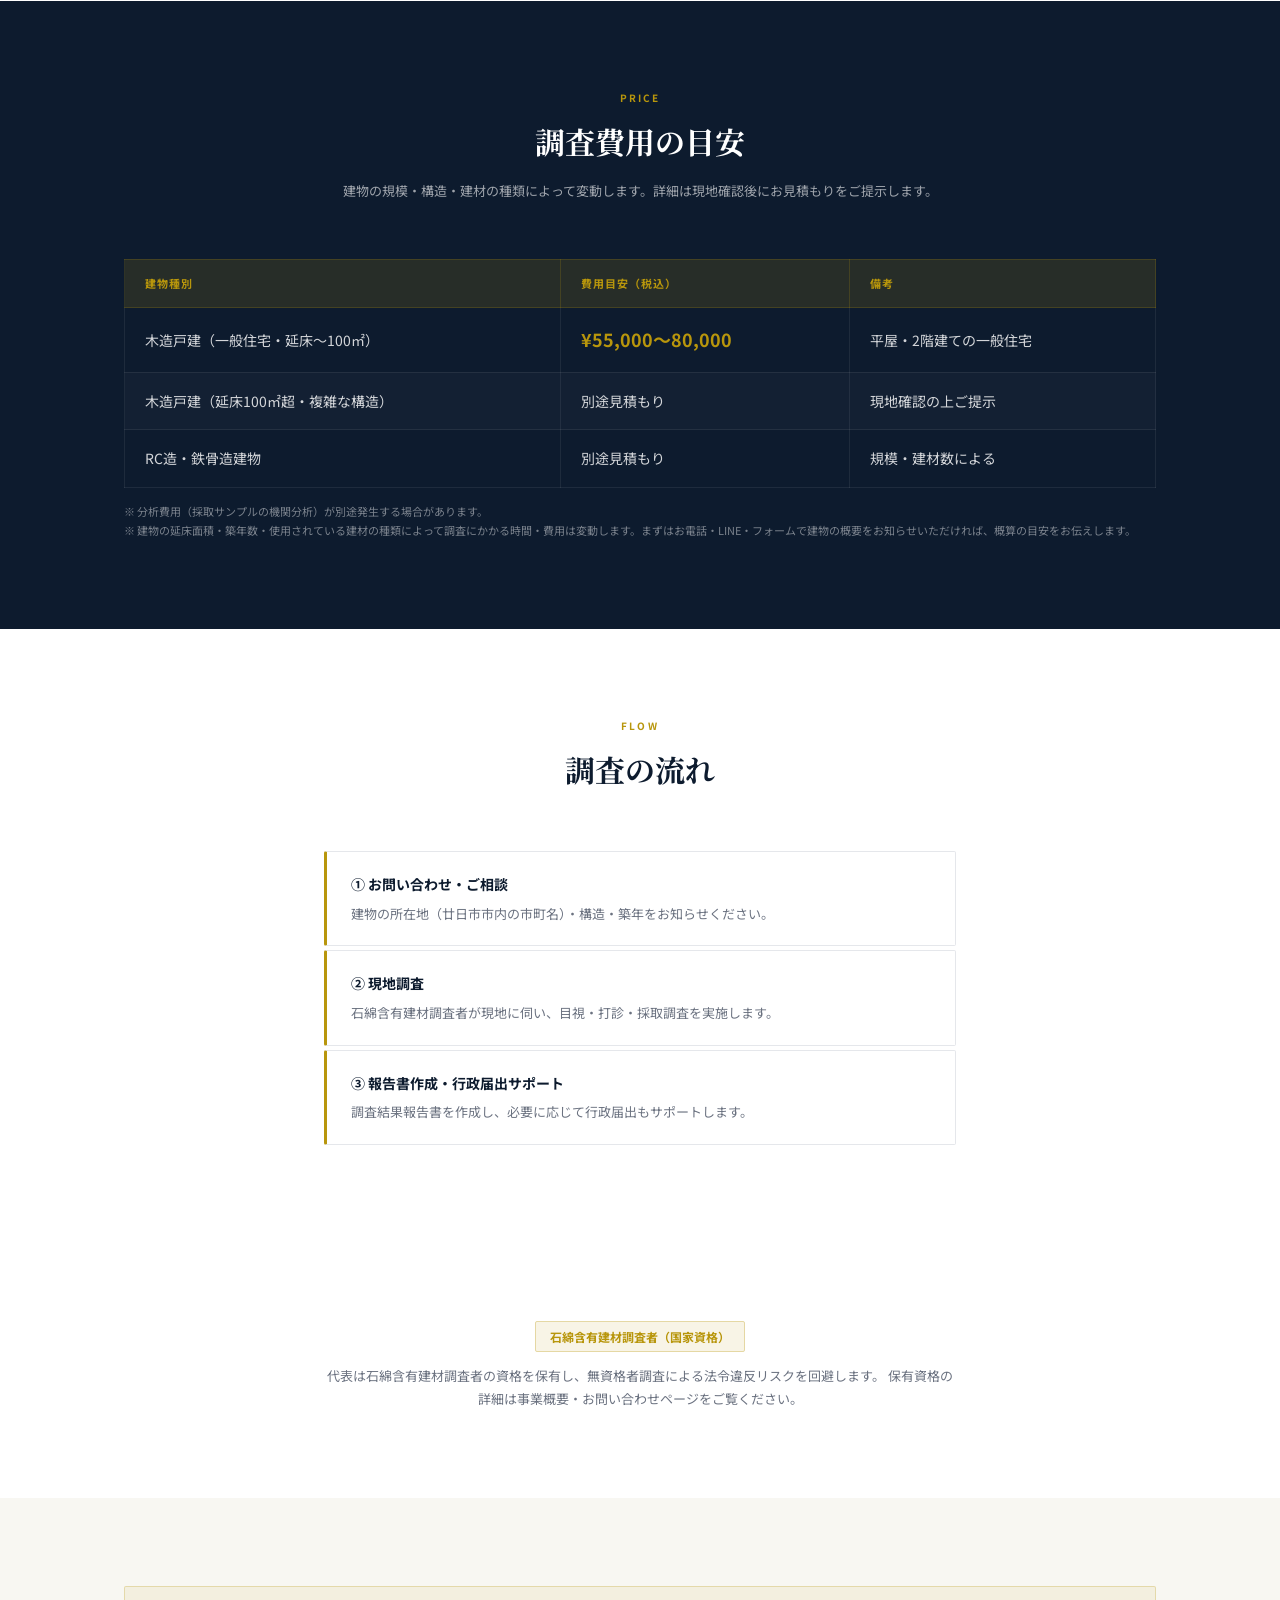
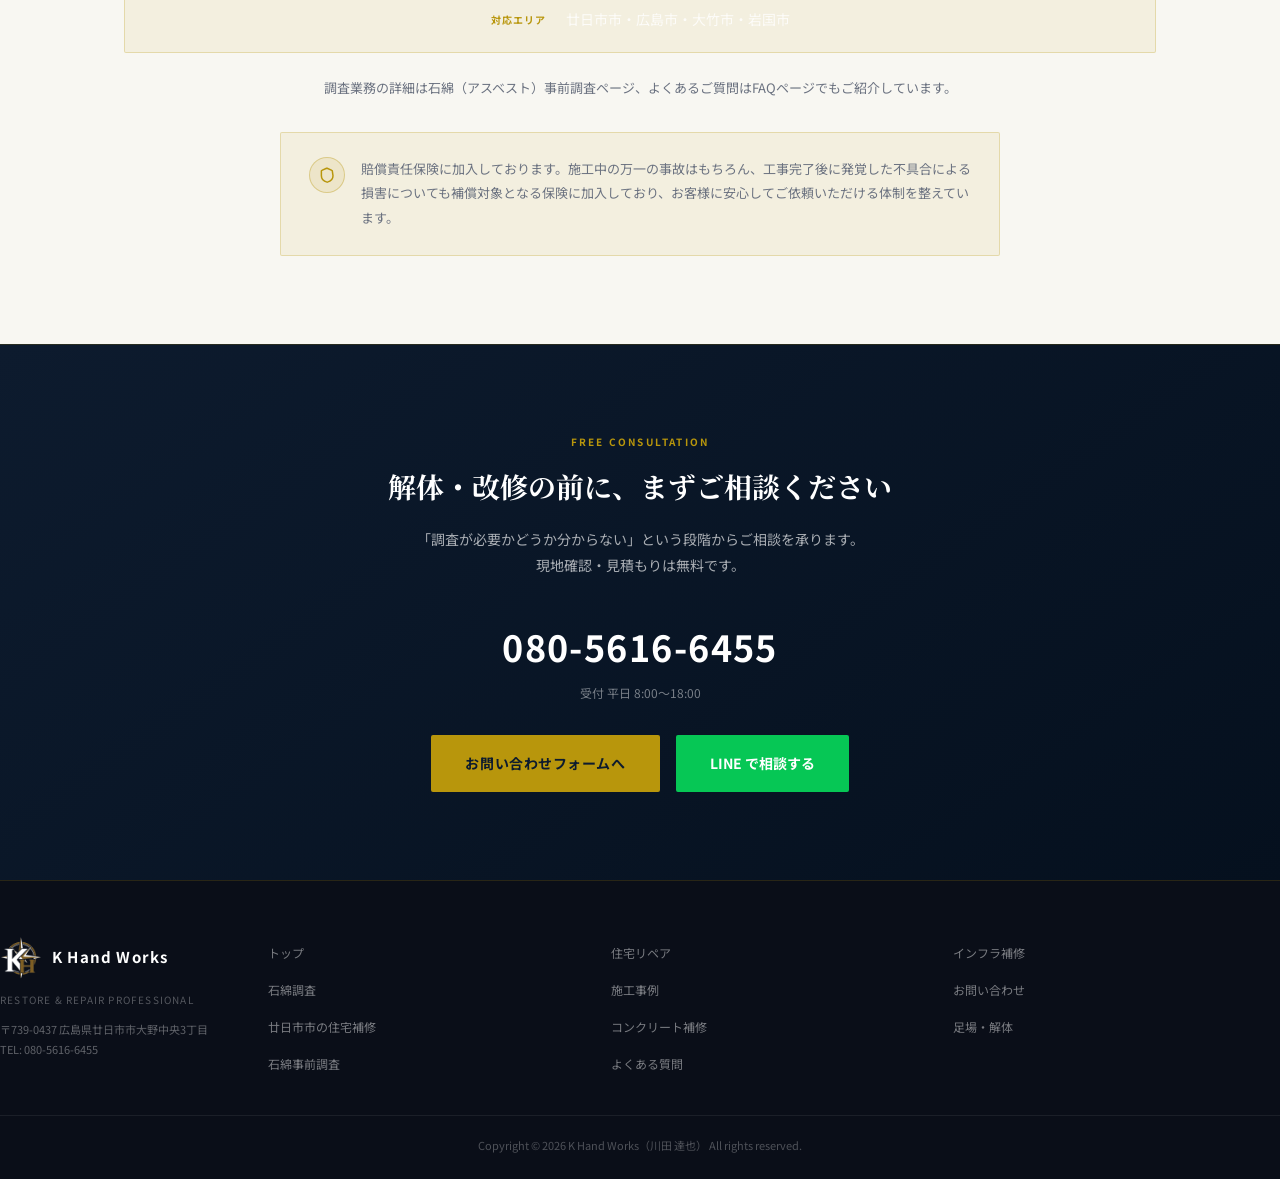
==== commit f15bcd51: "足場ページの記述整理と保険文言の調整 住宅補修ページの「原因」セクションを削除、保険文言から保険会社名を削除、足場ページに事業概要・お問い合わせページへのリンクを追加。" ====
--- a/asbestos-chousa.html
+++ b/asbestos-chousa.html
@@ -243,7 +243,7 @@
       <div class="insurance-strip" style="margin-top:32px;">
         <div class="insurance-icon"><svg viewBox="0 0 24 24" fill="none" stroke="currentColor" stroke-width="2" stroke-linecap="round" stroke-linejoin="round"><path d="M20 13c0 5-3.5 7.5-7.5 8.5-.17.05-.33.05-.5 0C8 20.5 4.5 18 4.5 13V6.75c0-.4.24-.75.6-.9L11.4 3a1 1 0 0 1 .8 0l6.3 2.85c.36.15.6.5.6.9Z"/></svg></div>
         <p class="insurance-text">
-          東京海上日動の賠償責任保険に加入しております。施工中の万一の事故はもちろん、工事完了後に発覚した不具合による損害についても補償対象となる保険に加入しており、お客様に安心してご依頼いただける体制を整えています。
+          賠償責任保険に加入しております。施工中の万一の事故はもちろん、工事完了後に発覚した不具合による損害についても補償対象となる保険に加入しており、お客様に安心してご依頼いただける体制を整えています。
         </p>
       </div>
     </div>
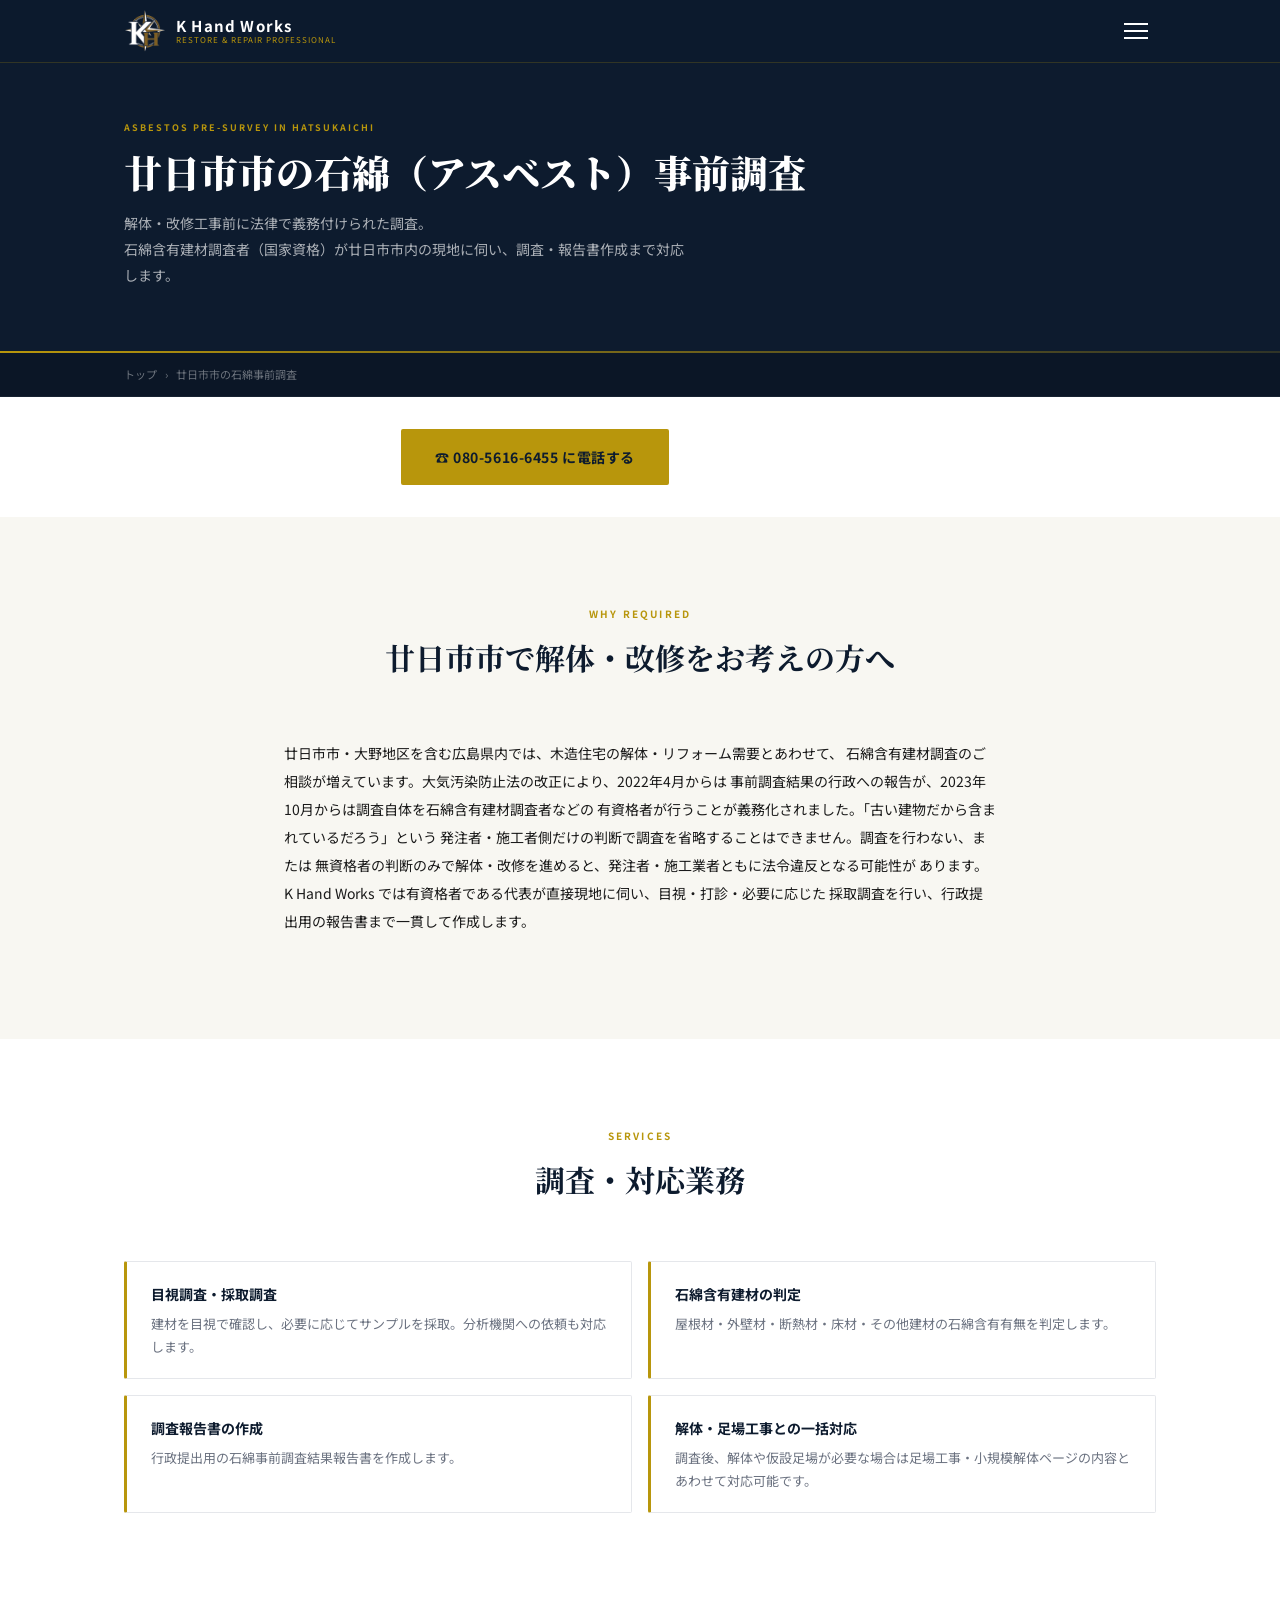
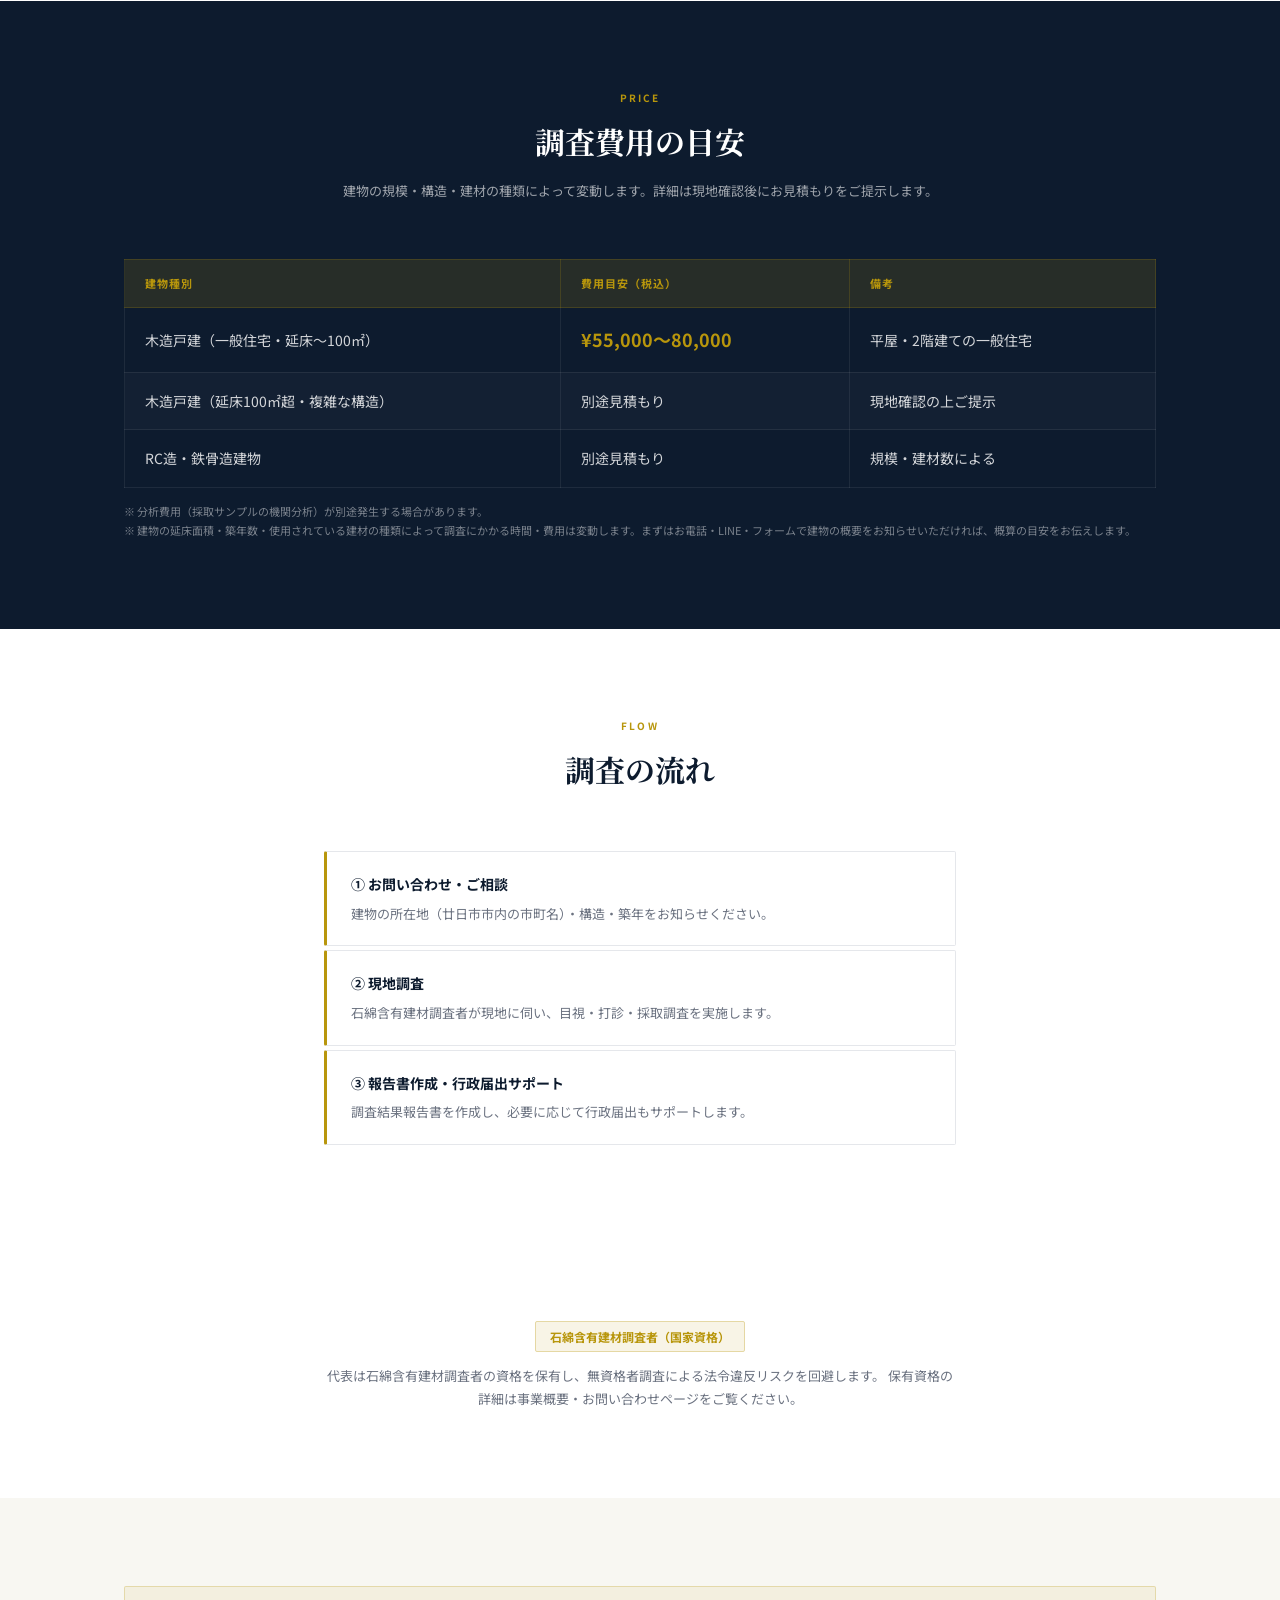
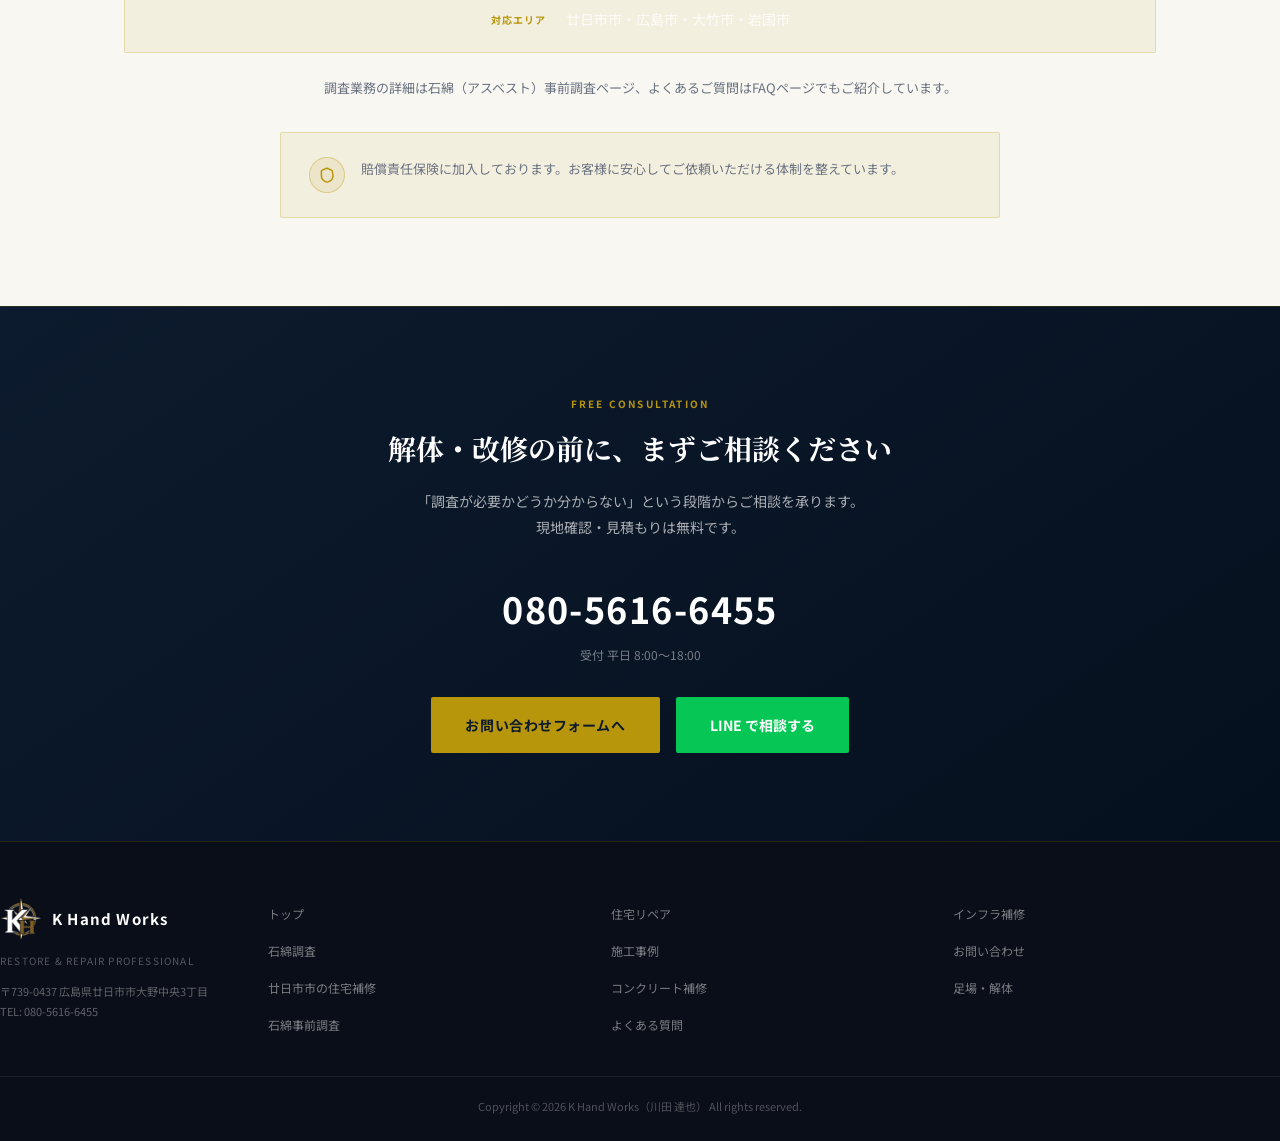
==== commit 98085a34: "施工事例カードの内容修正と保険文言の簡素化 works.htmlのコンクリート補修事例2件のタイトルを実際の症状（ジャンカ・コールドジョイント）に修正し、カテゴリタブを「インフラ補修」から「コンクリー" ====
--- a/asbestos-chousa.html
+++ b/asbestos-chousa.html
@@ -243,7 +243,7 @@
       <div class="insurance-strip" style="margin-top:32px;">
         <div class="insurance-icon"><svg viewBox="0 0 24 24" fill="none" stroke="currentColor" stroke-width="2" stroke-linecap="round" stroke-linejoin="round"><path d="M20 13c0 5-3.5 7.5-7.5 8.5-.17.05-.33.05-.5 0C8 20.5 4.5 18 4.5 13V6.75c0-.4.24-.75.6-.9L11.4 3a1 1 0 0 1 .8 0l6.3 2.85c.36.15.6.5.6.9Z"/></svg></div>
         <p class="insurance-text">
-          賠償責任保険に加入しております。施工中の万一の事故はもちろん、工事完了後に発覚した不具合による損害についても補償対象となる保険に加入しており、お客様に安心してご依頼いただける体制を整えています。
+          賠償責任保険に加入しております。お客様に安心してご依頼いただける体制を整えています。
         </p>
       </div>
     </div>
